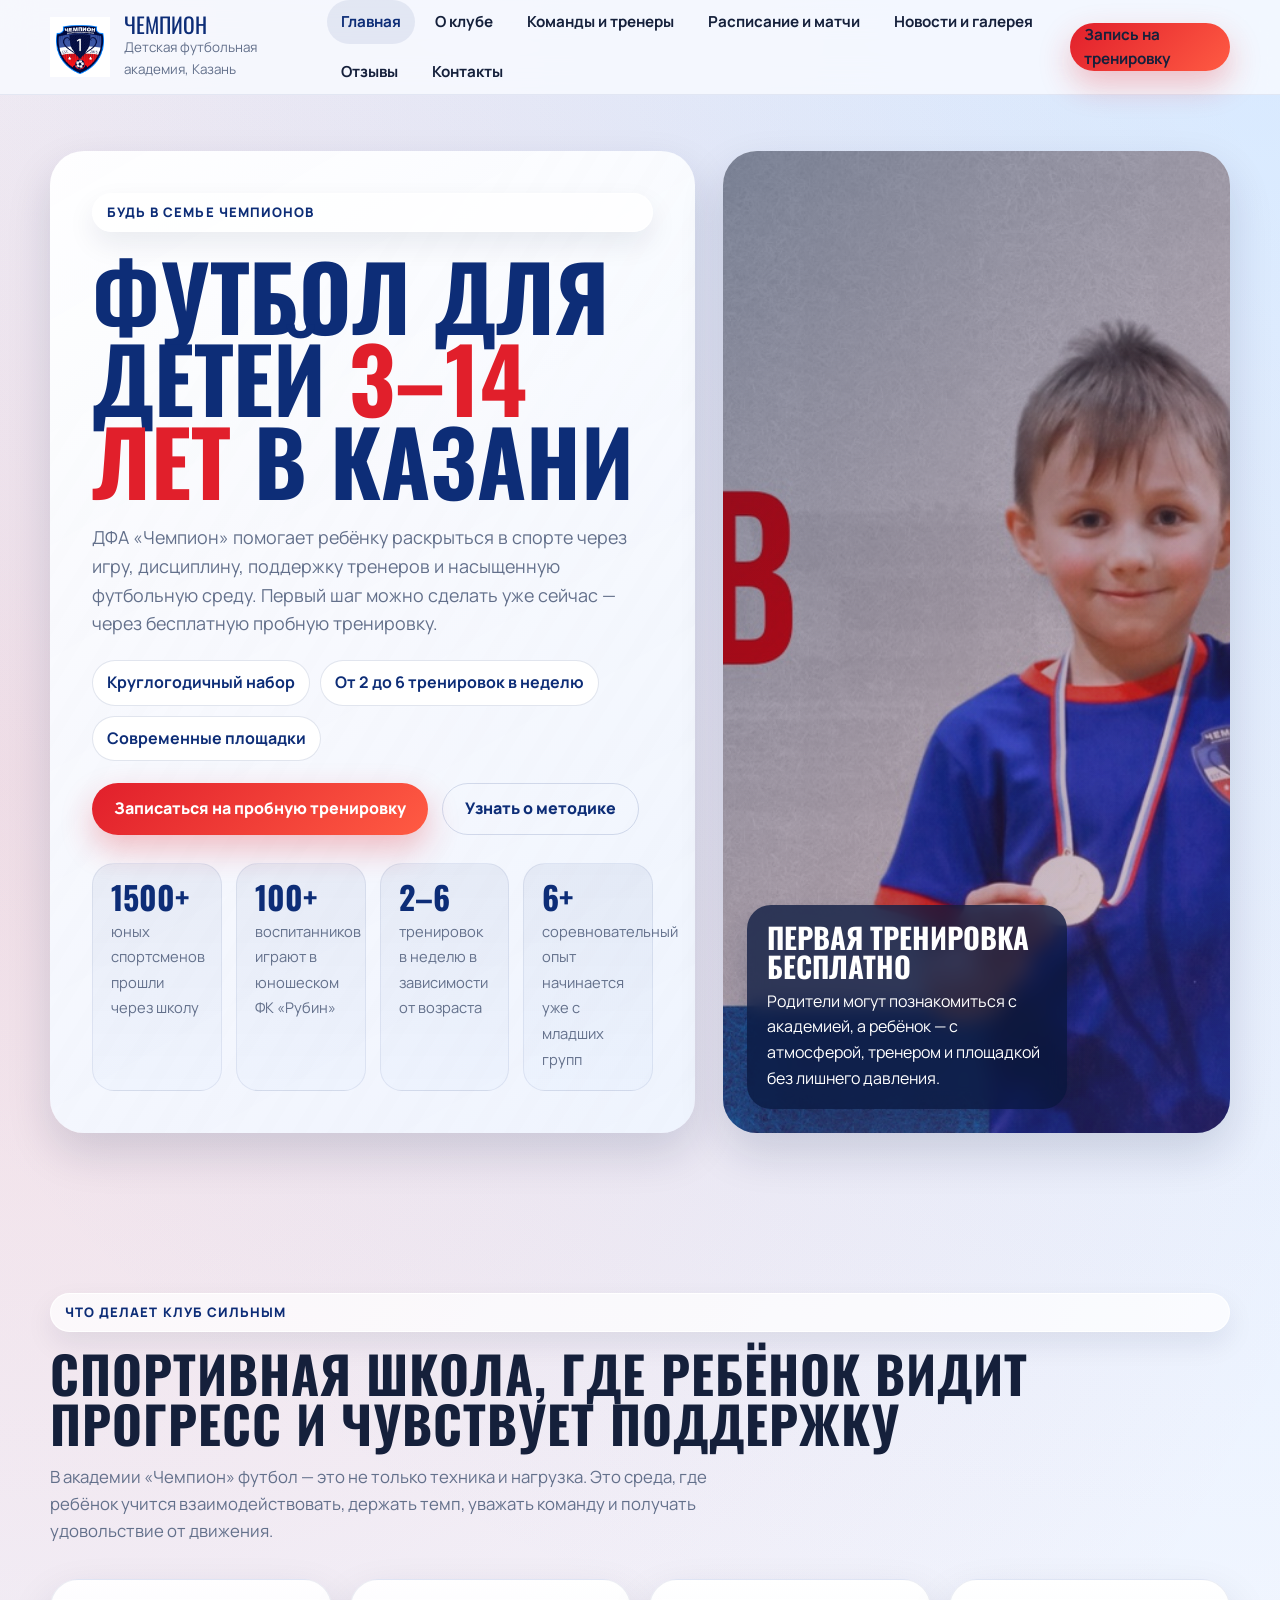
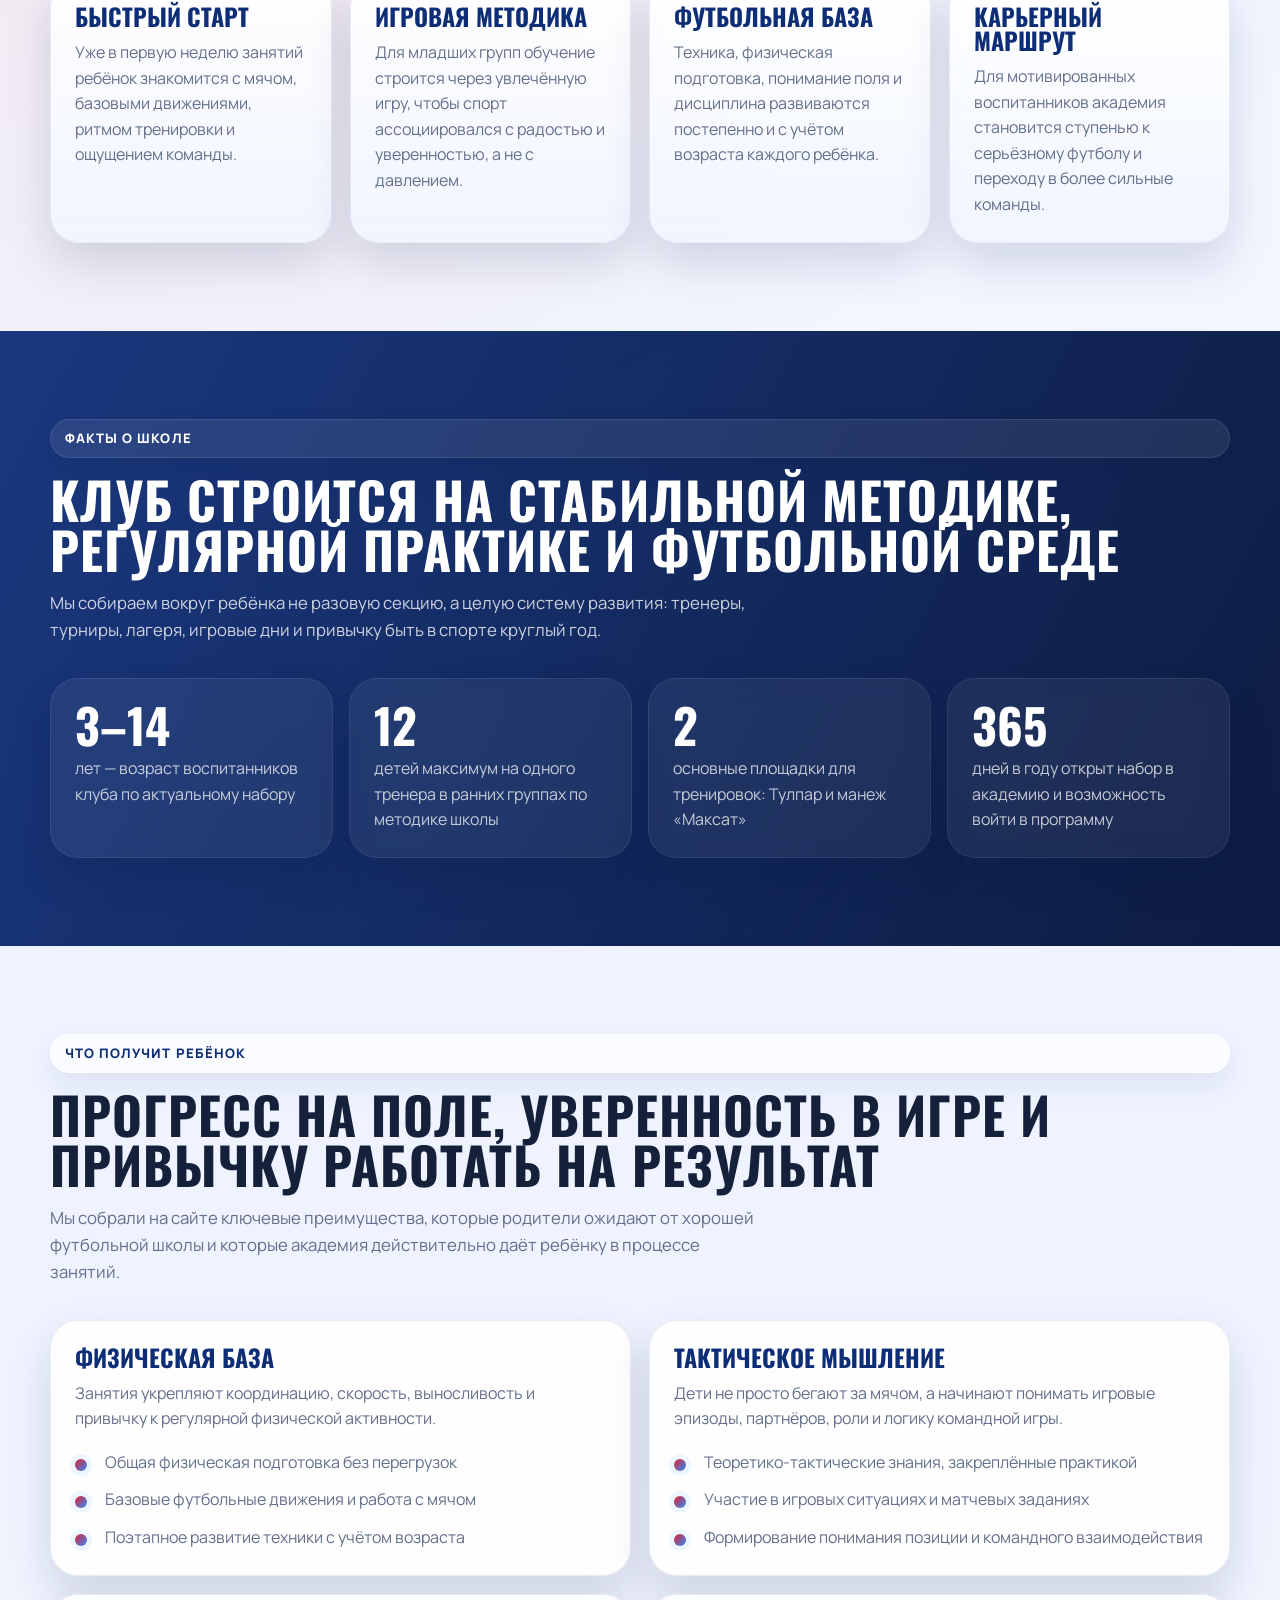
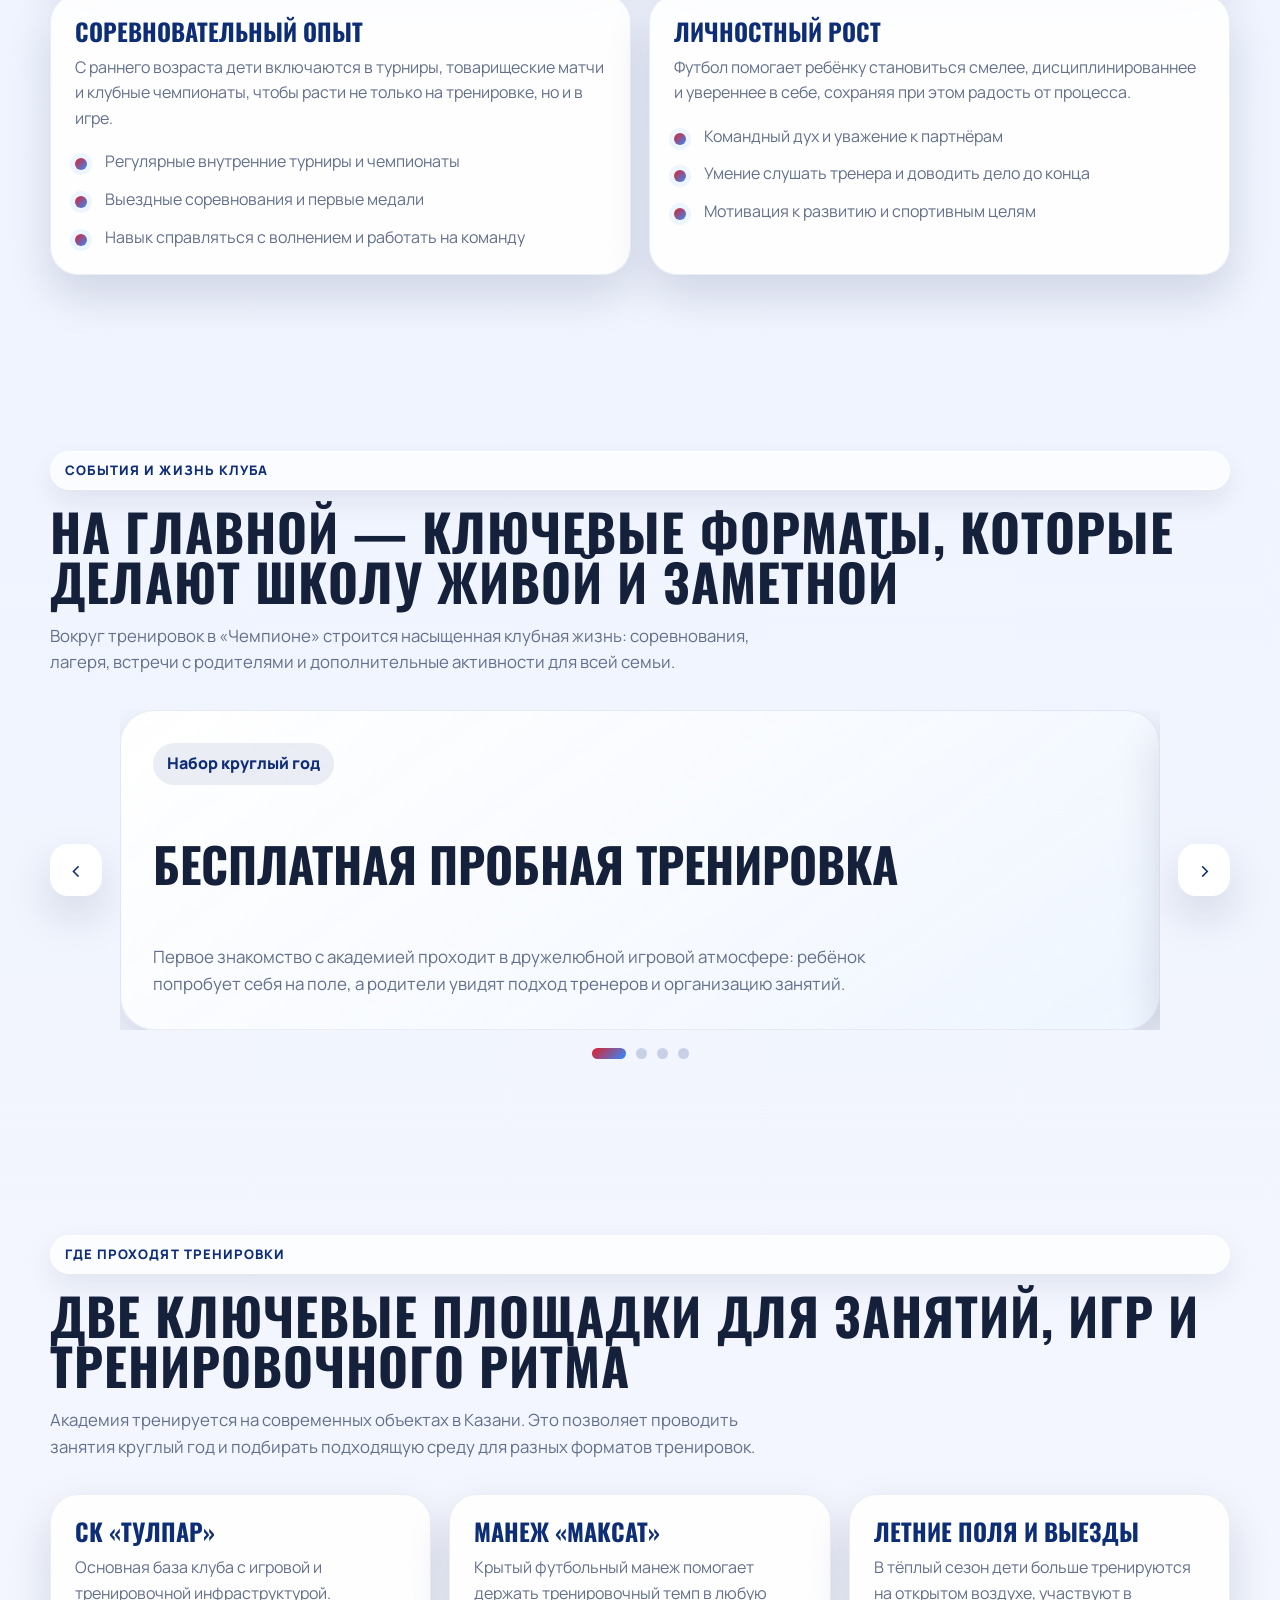
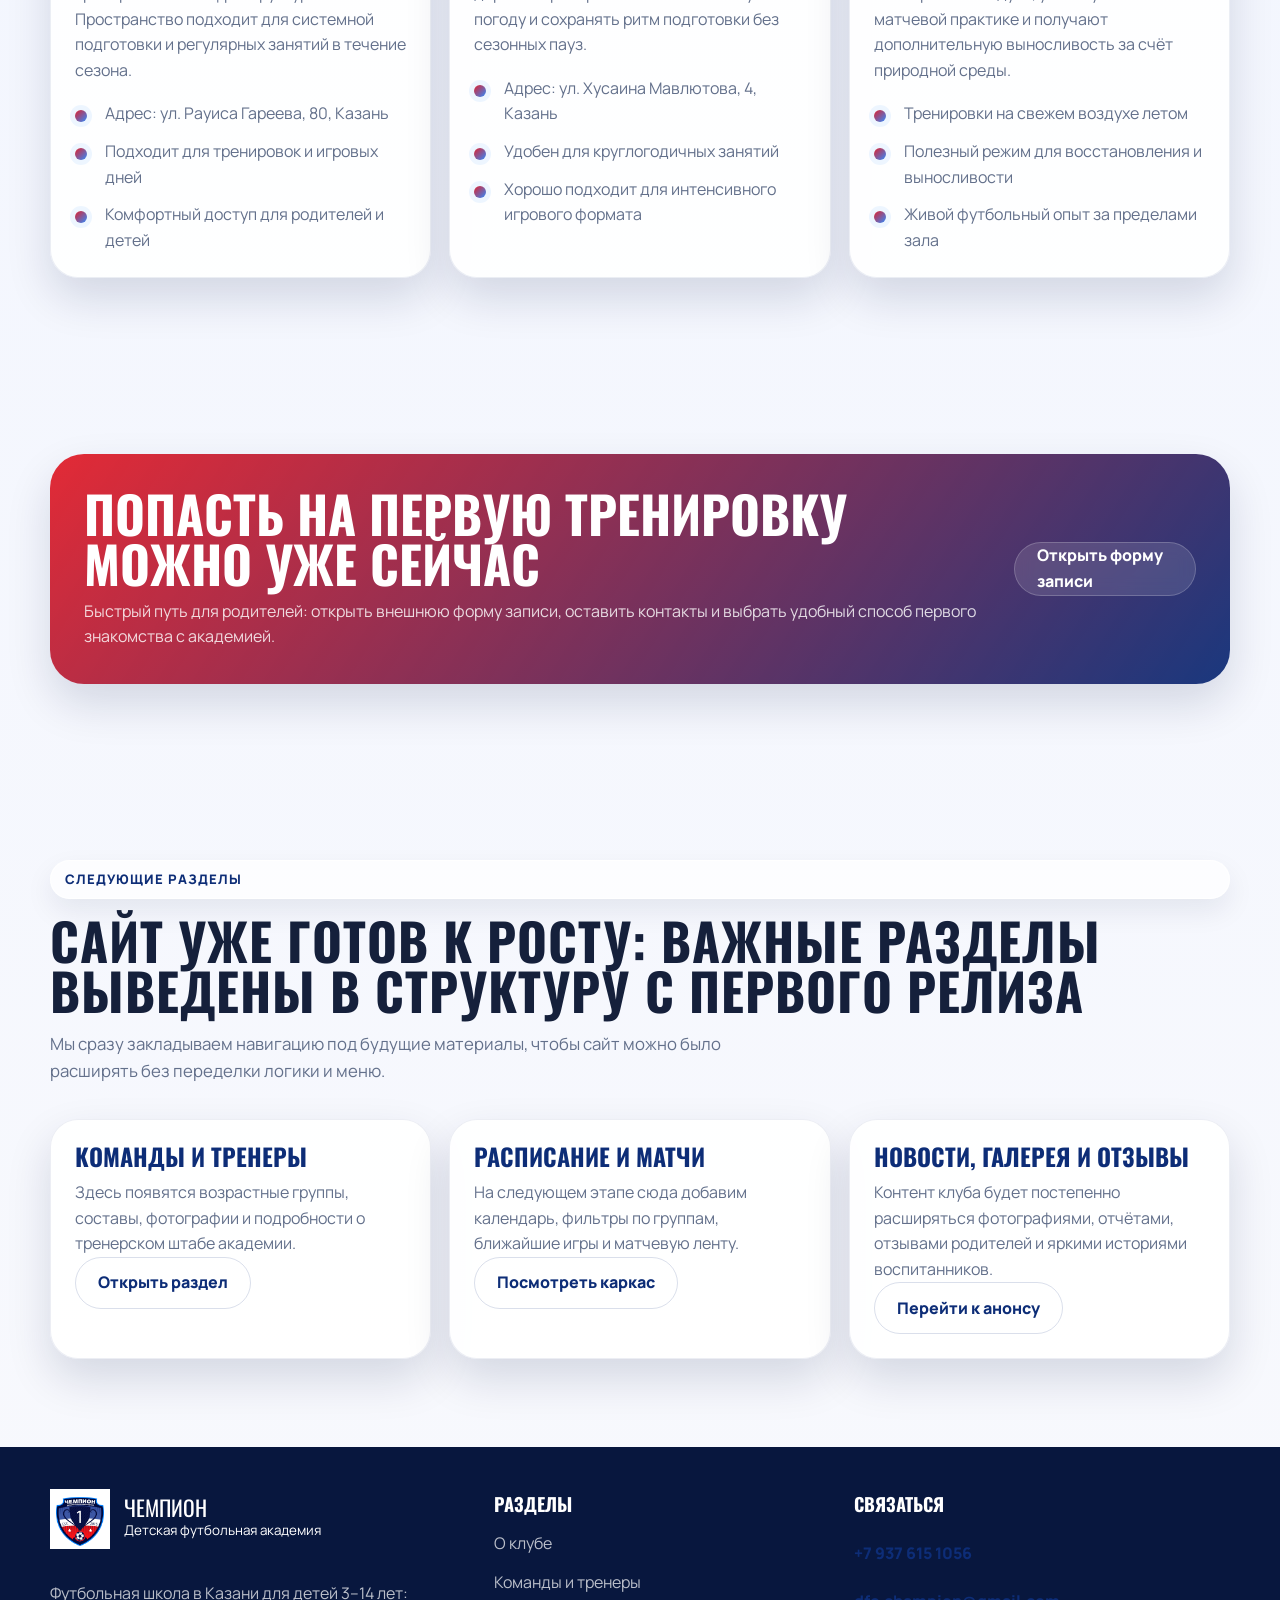
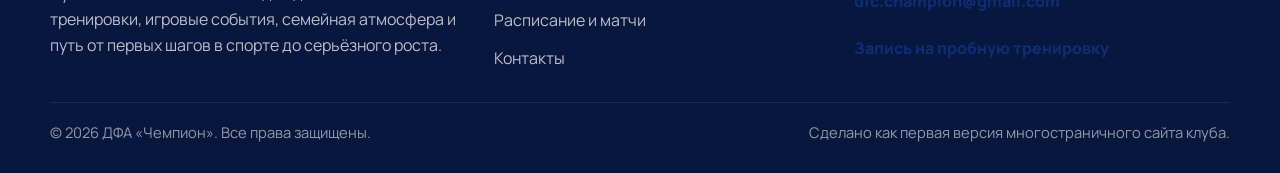
==== index.html @ ee60e4e8 "init" ====
<!doctype html>
<html lang="ru">
  <head>
    <meta charset="UTF-8" />
    <meta name="viewport" content="width=device-width, initial-scale=1.0" />
    <title>ДФА «Чемпион» | Футбольная школа для детей 3–14 лет в Казани</title>
    <meta
      name="description"
      content="Детская футбольная академия «Чемпион» в Казани: набор детей 3–14 лет, бесплатная пробная тренировка, современные площадки и развитие юных футболистов."
    />
    <link rel="preconnect" href="https://fonts.googleapis.com" />
    <link rel="preconnect" href="https://fonts.gstatic.com" crossorigin />
    <link
      href="https://fonts.googleapis.com/css2?family=Manrope:wght@400;500;700;800&amp;family=Oswald:wght@400;500;700&amp;display=swap"
      rel="stylesheet"
    />
    <link rel="stylesheet" href="styles.css" />
    <script src="script.js" defer></script>
  </head>
  <body data-page="home">
    <a class="skip-link" href="#content">Перейти к содержимому</a>

    <header class="site-header">
      <div class="container header-inner">
        <a class="brand" href="index.html" aria-label="ДФА Чемпион">
          <img src="logo.jpg" alt="Логотип футбольной академии Чемпион" />
          <span class="brand-copy">
            <span class="brand-title">Чемпион</span>
            <span class="brand-subtitle">Детская футбольная академия, Казань</span>
          </span>
        </a>

        <button
          class="nav-toggle"
          type="button"
          aria-label="Открыть меню"
          aria-expanded="false"
          data-nav-toggle
        >
          <span></span>
        </button>

        <nav class="site-nav" aria-label="Основная навигация" data-site-nav>
          <ul>
            <li><a href="index.html" data-nav-link="home">Главная</a></li>
            <li><a href="about.html" data-nav-link="about">О клубе</a></li>
            <li><a href="teams.html" data-nav-link="teams">Команды и тренеры</a></li>
            <li><a href="schedule.html" data-nav-link="schedule">Расписание и матчи</a></li>
            <li><a href="news.html" data-nav-link="news">Новости и галерея</a></li>
            <li><a href="reviews.html" data-nav-link="reviews">Отзывы</a></li>
            <li><a href="contacts.html" data-nav-link="contacts">Контакты</a></li>
          </ul>
          <a
            class="btn btn-primary"
            href="https://vk.com/app5619682_-95236534?ref=group_menu"
            target="_blank"
            rel="noreferrer"
          >
            Запись на тренировку
          </a>
        </nav>
      </div>
    </header>

    <main id="content">
      <section class="hero">
        <div class="container hero-grid">
          <div class="hero-card reveal">
            <div class="hero-copy">
              <span class="eyebrow">Будь в семье чемпионов</span>
              <h1 class="hero-title">
                Футбол для детей <span>3–14 лет</span> в Казани
              </h1>
              <p class="hero-text">
                ДФА «Чемпион» помогает ребёнку раскрыться в спорте через игру, дисциплину,
                поддержку тренеров и насыщенную футбольную среду. Первый шаг можно сделать
                уже сейчас — через бесплатную пробную тренировку.
              </p>
              <div class="hero-points" aria-label="Преимущества">
                <span>Круглогодичный набор</span>
                <span>От 2 до 6 тренировок в неделю</span>
                <span>Современные площадки</span>
              </div>
              <div class="hero-actions">
                <a
                  class="btn btn-primary"
                  href="https://vk.com/app5619682_-95236534?ref=group_menu"
                  target="_blank"
                  rel="noreferrer"
                >
                  Записаться на пробную тренировку
                </a>
                <a class="btn btn-ghost" href="about.html">Узнать о методике</a>
              </div>
            </div>

            <div class="hero-stats" aria-label="Ключевые факты о клубе">
              <article class="hero-stat">
                <strong>1500+</strong>
                <span>юных спортсменов прошли через школу</span>
              </article>
              <article class="hero-stat">
                <strong>100+</strong>
                <span>воспитанников играют в юношеском ФК «Рубин»</span>
              </article>
              <article class="hero-stat">
                <strong>2–6</strong>
                <span>тренировок в неделю в зависимости от возраста</span>
              </article>
              <article class="hero-stat">
                <strong>6+</strong>
                <span>соревновательный опыт начинается уже с младших групп</span>
              </article>
            </div>
          </div>

          <div class="hero-media reveal">
            <img
              src="banner.jpg"
              alt="Дети из футбольной академии Чемпион с медалями на баннере клуба"
            />
            <div class="hero-badge">
              <strong>Первая тренировка бесплатно</strong>
              <span>
                Родители могут познакомиться с академией, а ребёнок — с атмосферой, тренером
                и площадкой без лишнего давления.
              </span>
            </div>
          </div>
        </div>
      </section>

      <section class="section">
        <div class="container">
          <div class="section-heading reveal">
            <span class="eyebrow">Что делает клуб сильным</span>
            <h2>Спортивная школа, где ребёнок видит прогресс и чувствует поддержку</h2>
            <p>
              В академии «Чемпион» футбол — это не только техника и нагрузка. Это среда, где
              ребёнок учится взаимодействовать, держать темп, уважать команду и получать
              удовольствие от движения.
            </p>
          </div>

          <div class="card-grid">
            <article class="info-card reveal">
              <strong>Быстрый старт</strong>
              <p>
                Уже в первую неделю занятий ребёнок знакомится с мячом, базовыми движениями,
                ритмом тренировки и ощущением команды.
              </p>
            </article>
            <article class="info-card reveal">
              <strong>Игровая методика</strong>
              <p>
                Для младших групп обучение строится через увлечённую игру, чтобы спорт
                ассоциировался с радостью и уверенностью, а не с давлением.
              </p>
            </article>
            <article class="info-card reveal">
              <strong>Футбольная база</strong>
              <p>
                Техника, физическая подготовка, понимание поля и дисциплина развиваются
                постепенно и с учётом возраста каждого ребёнка.
              </p>
            </article>
            <article class="info-card reveal">
              <strong>Карьерный маршрут</strong>
              <p>
                Для мотивированных воспитанников академия становится ступенью к серьёзному
                футболу и переходу в более сильные команды.
              </p>
            </article>
          </div>
        </div>
      </section>

      <section class="section section-band">
        <div class="container">
          <div class="section-heading reveal">
            <span class="eyebrow">Факты о школе</span>
            <h2>Клуб строится на стабильной методике, регулярной практике и футбольной среде</h2>
            <p>
              Мы собираем вокруг ребёнка не разовую секцию, а целую систему развития: тренеры,
              турниры, лагеря, игровые дни и привычку быть в спорте круглый год.
            </p>
          </div>

          <div class="stats-band">
            <article class="stat-card reveal">
              <strong>3–14</strong>
              <span>лет — возраст воспитанников клуба по актуальному набору</span>
            </article>
            <article class="stat-card reveal">
              <strong>12</strong>
              <span>детей максимум на одного тренера в ранних группах по методике школы</span>
            </article>
            <article class="stat-card reveal">
              <strong>2</strong>
              <span>основные площадки для тренировок: Тулпар и манеж «Максат»</span>
            </article>
            <article class="stat-card reveal">
              <strong>365</strong>
              <span>дней в году открыт набор в академию и возможность войти в программу</span>
            </article>
          </div>
        </div>
      </section>

      <section class="section">
        <div class="container">
          <div class="section-heading reveal">
            <span class="eyebrow">Что получит ребёнок</span>
            <h2>Прогресс на поле, уверенность в игре и привычку работать на результат</h2>
            <p>
              Мы собрали на сайте ключевые преимущества, которые родители ожидают от хорошей
              футбольной школы и которые академия действительно даёт ребёнку в процессе занятий.
            </p>
          </div>

          <div class="benefits-grid">
            <article class="benefit-card reveal">
              <strong>Физическая база</strong>
              <p>
                Занятия укрепляют координацию, скорость, выносливость и привычку к регулярной
                физической активности.
              </p>
              <ul class="feature-list">
                <li>Общая физическая подготовка без перегрузок</li>
                <li>Базовые футбольные движения и работа с мячом</li>
                <li>Поэтапное развитие техники с учётом возраста</li>
              </ul>
            </article>

            <article class="benefit-card reveal">
              <strong>Тактическое мышление</strong>
              <p>
                Дети не просто бегают за мячом, а начинают понимать игровые эпизоды, партнёров,
                роли и логику командной игры.
              </p>
              <ul class="feature-list">
                <li>Теоретико-тактические знания, закреплённые практикой</li>
                <li>Участие в игровых ситуациях и матчевых заданиях</li>
                <li>Формирование понимания позиции и командного взаимодействия</li>
              </ul>
            </article>

            <article class="benefit-card reveal">
              <strong>Соревновательный опыт</strong>
              <p>
                С раннего возраста дети включаются в турниры, товарищеские матчи и клубные
                чемпионаты, чтобы расти не только на тренировке, но и в игре.
              </p>
              <ul class="feature-list">
                <li>Регулярные внутренние турниры и чемпионаты</li>
                <li>Выездные соревнования и первые медали</li>
                <li>Навык справляться с волнением и работать на команду</li>
              </ul>
            </article>

            <article class="benefit-card reveal">
              <strong>Личностный рост</strong>
              <p>
                Футбол помогает ребёнку становиться смелее, дисциплинированнее и увереннее в
                себе, сохраняя при этом радость от процесса.
              </p>
              <ul class="feature-list">
                <li>Командный дух и уважение к партнёрам</li>
                <li>Умение слушать тренера и доводить дело до конца</li>
                <li>Мотивация к развитию и спортивным целям</li>
              </ul>
            </article>
          </div>
        </div>
      </section>

      <section class="section">
        <div class="container">
          <div class="section-heading reveal">
            <span class="eyebrow">События и жизнь клуба</span>
            <h2>На главной — ключевые форматы, которые делают школу живой и заметной</h2>
            <p>
              Вокруг тренировок в «Чемпионе» строится насыщенная клубная жизнь: соревнования,
              лагеря, встречи с родителями и дополнительные активности для всей семьи.
            </p>
          </div>

          <div class="events-carousel reveal">
            <div class="carousel-shell">
              <button
                class="carousel-control"
                type="button"
                aria-label="Предыдущий слайд"
                data-carousel-prev
              >
                ‹
              </button>
              <div class="carousel-viewport" aria-live="polite">
                <div class="carousel-track" data-carousel-track></div>
              </div>
              <button
                class="carousel-control"
                type="button"
                aria-label="Следующий слайд"
                data-carousel-next
              >
                ›
              </button>
            </div>
            <div class="carousel-dots" data-carousel-dots></div>
          </div>
        </div>
      </section>

      <section class="section">
        <div class="container">
          <div class="section-heading reveal">
            <span class="eyebrow">Где проходят тренировки</span>
            <h2>Две ключевые площадки для занятий, игр и тренировочного ритма</h2>
            <p>
              Академия тренируется на современных объектах в Казани. Это позволяет проводить
              занятия круглый год и подбирать подходящую среду для разных форматов тренировок.
            </p>
          </div>

          <div class="venues-grid">
            <article class="venue-card reveal">
              <strong>СК «Тулпар»</strong>
              <p>
                Основная база клуба с игровой и тренировочной инфраструктурой. Пространство
                подходит для системной подготовки и регулярных занятий в течение сезона.
              </p>
              <ul class="detail-list">
                <li>Адрес: ул. Рауиса Гареева, 80, Казань</li>
                <li>Подходит для тренировок и игровых дней</li>
                <li>Комфортный доступ для родителей и детей</li>
              </ul>
            </article>

            <article class="venue-card reveal">
              <strong>Манеж «Максат»</strong>
              <p>
                Крытый футбольный манеж помогает держать тренировочный темп в любую погоду и
                сохранять ритм подготовки без сезонных пауз.
              </p>
              <ul class="detail-list">
                <li>Адрес: ул. Хусаина Мавлютова, 4, Казань</li>
                <li>Удобен для круглогодичных занятий</li>
                <li>Хорошо подходит для интенсивного игрового формата</li>
              </ul>
            </article>

            <article class="venue-card reveal">
              <strong>Летние поля и выезды</strong>
              <p>
                В тёплый сезон дети больше тренируются на открытом воздухе, участвуют в
                матчевой практике и получают дополнительную выносливость за счёт природной среды.
              </p>
              <ul class="detail-list">
                <li>Тренировки на свежем воздухе летом</li>
                <li>Полезный режим для восстановления и выносливости</li>
                <li>Живой футбольный опыт за пределами зала</li>
              </ul>
            </article>
          </div>
        </div>
      </section>

      <section class="section">
        <div class="container">
          <div class="cta-box reveal">
            <div>
              <h3>Попасть на первую тренировку можно уже сейчас</h3>
              <p>
                Быстрый путь для родителей: открыть внешнюю форму записи, оставить контакты и
                выбрать удобный способ первого знакомства с академией.
              </p>
            </div>
            <a
              class="btn btn-secondary"
              href="https://vk.com/app5619682_-95236534?ref=group_menu"
              target="_blank"
              rel="noreferrer"
            >
              Открыть форму записи
            </a>
          </div>
        </div>
      </section>

      <section class="section">
        <div class="container">
          <div class="section-heading reveal">
            <span class="eyebrow">Следующие разделы</span>
            <h2>Сайт уже готов к росту: важные разделы выведены в структуру с первого релиза</h2>
            <p>
              Мы сразу закладываем навигацию под будущие материалы, чтобы сайт можно было
              расширять без переделки логики и меню.
            </p>
          </div>

          <div class="future-grid">
            <article class="future-card reveal">
              <strong>Команды и тренеры</strong>
              <p>
                Здесь появятся возрастные группы, составы, фотографии и подробности о тренерском
                штабе академии.
              </p>
              <a class="btn btn-ghost" href="teams.html">Открыть раздел</a>
            </article>
            <article class="future-card reveal">
              <strong>Расписание и матчи</strong>
              <p>
                На следующем этапе сюда добавим календарь, фильтры по группам, ближайшие игры и
                матчевую ленту.
              </p>
              <a class="btn btn-ghost" href="schedule.html">Посмотреть каркас</a>
            </article>
            <article class="future-card reveal">
              <strong>Новости, галерея и отзывы</strong>
              <p>
                Контент клуба будет постепенно расширяться фотографиями, отчётами, отзывами
                родителей и яркими историями воспитанников.
              </p>
              <a class="btn btn-ghost" href="news.html">Перейти к анонсу</a>
            </article>
          </div>
        </div>
      </section>
    </main>

    <footer class="site-footer">
      <div class="container">
        <div class="footer-grid">
          <div class="footer-brand">
            <a class="brand" href="index.html">
              <img src="logo.jpg" alt="Логотип футбольной академии Чемпион" />
              <span class="brand-copy">
                <span class="brand-title">Чемпион</span>
                <span class="brand-subtitle">Детская футбольная академия</span>
              </span>
            </a>
            <p>
              Футбольная школа в Казани для детей 3–14 лет: тренировки, игровые события,
              семейная атмосфера и путь от первых шагов в спорте до серьёзного роста.
            </p>
          </div>

          <div class="footer-links">
            <strong>Разделы</strong>
            <a href="about.html">О клубе</a>
            <a href="teams.html">Команды и тренеры</a>
            <a href="schedule.html">Расписание и матчи</a>
            <a href="contacts.html">Контакты</a>
          </div>

          <div class="footer-meta">
            <strong>Связаться</strong>
            <a href="tel:+79376151056">+7 937 615 1056</a>
            <a href="mailto:dfc.champion@gmail.com">dfc.champion@gmail.com</a>
            <a
              href="https://vk.com/app5619682_-95236534?ref=group_menu"
              target="_blank"
              rel="noreferrer"
            >
              Запись на пробную тренировку
            </a>
          </div>
        </div>

        <div class="footer-bottom">
          <span>© <span data-current-year></span> ДФА «Чемпион». Все права защищены.</span>
          <span>Сделано как первая версия многостраничного сайта клуба.</span>
        </div>
      </div>
    </footer>
  </body>
</html>
---- styles.css ----
:root {
  --club-red: #e11f2b;
  --club-red-dark: #b61220;
  --club-blue: #0d2d77;
  --club-blue-deep: #08173e;
  --club-cyan: #2f8cff;
  --club-white: #ffffff;
  --club-ice: #eef4ff;
  --club-sand: #f7f8fc;
  --club-text: #15203b;
  --club-muted: #63708b;
  --club-border: rgba(13, 45, 119, 0.12);
  --club-shadow: 0 20px 45px rgba(8, 23, 62, 0.14);
  --radius-lg: 28px;
  --radius-md: 18px;
  --radius-sm: 12px;
  --container: min(1180px, calc(100% - 32px));
  --transition: 220ms ease;
}

*,
*::before,
*::after {
  box-sizing: border-box;
}

html {
  scroll-behavior: smooth;
}

body {
  margin: 0;
  font-family: "Manrope", "Segoe UI", sans-serif;
  color: var(--club-text);
  background:
    radial-gradient(circle at top right, rgba(47, 140, 255, 0.16), transparent 26%),
    radial-gradient(circle at left 12%, rgba(225, 31, 43, 0.12), transparent 24%),
    linear-gradient(180deg, #f8fbff 0%, #eef3ff 42%, #f8f9fd 100%);
  line-height: 1.6;
}

img {
  display: block;
  max-width: 100%;
}

a {
  color: inherit;
  text-decoration: none;
}

button,
a,
input,
textarea {
  font: inherit;
}

button {
  border: 0;
  cursor: pointer;
}

:focus-visible {
  outline: 3px solid rgba(47, 140, 255, 0.5);
  outline-offset: 3px;
}

.skip-link {
  position: absolute;
  left: 16px;
  top: -80px;
  z-index: 1000;
  padding: 10px 14px;
  border-radius: 999px;
  background: var(--club-blue-deep);
  color: var(--club-white);
  transition: top var(--transition);
}

.skip-link:focus {
  top: 16px;
}

.container {
  width: var(--container);
  margin: 0 auto;
}

.eyebrow {
  display: inline-flex;
  align-items: center;
  gap: 8px;
  padding: 8px 14px;
  border-radius: 999px;
  background: rgba(255, 255, 255, 0.72);
  border: 1px solid rgba(255, 255, 255, 0.9);
  box-shadow: 0 12px 28px rgba(8, 23, 62, 0.08);
  color: var(--club-blue);
  font-size: 0.82rem;
  font-weight: 800;
  letter-spacing: 0.08em;
  text-transform: uppercase;
}

.section {
  padding: 88px 0;
}

.section-heading {
  display: grid;
  gap: 16px;
  margin-bottom: 34px;
}

.section-heading h2 {
  margin: 0;
  font-family: "Oswald", "Arial Narrow", sans-serif;
  font-size: clamp(2rem, 4vw, 3.4rem);
  line-height: 0.98;
  letter-spacing: 0.02em;
  text-transform: uppercase;
}

.section-heading p {
  max-width: 720px;
  margin: 0;
  color: var(--club-muted);
  font-size: 1.05rem;
}

.section-band {
  position: relative;
  overflow: hidden;
}

.section-band::before {
  content: "";
  position: absolute;
  inset: 0;
  background:
    linear-gradient(118deg, rgba(13, 45, 119, 0.94), rgba(8, 23, 62, 0.98)),
    repeating-linear-gradient(
      -58deg,
      rgba(255, 255, 255, 0.03) 0 12px,
      rgba(255, 255, 255, 0) 12px 30px
    );
  pointer-events: none;
}

.section-band .container {
  position: relative;
  z-index: 1;
}

.section-band .section-heading h2,
.section-band .section-heading p,
.section-band .eyebrow,
.section-band .stat-card,
.section-band .highlight-card,
.section-band .cta-box,
.section-band .timeline-card {
  color: var(--club-white);
}

.section-band .eyebrow {
  background: rgba(255, 255, 255, 0.08);
  border-color: rgba(255, 255, 255, 0.1);
}

.section-band .section-heading p {
  color: rgba(255, 255, 255, 0.78);
}

.btn {
  display: inline-flex;
  align-items: center;
  justify-content: center;
  gap: 10px;
  min-height: 52px;
  padding: 0 22px;
  border-radius: 999px;
  font-weight: 800;
  transition:
    transform var(--transition),
    background-color var(--transition),
    border-color var(--transition),
    color var(--transition),
    box-shadow var(--transition);
}

.btn:hover {
  transform: translateY(-2px);
}

.btn-primary {
  background: linear-gradient(135deg, var(--club-red) 0%, #ff5b43 100%);
  color: var(--club-white);
  box-shadow: 0 14px 32px rgba(225, 31, 43, 0.28);
}

.btn-primary:hover {
  background: linear-gradient(135deg, #ff2a37 0%, #ff7c50 100%);
}

.btn-secondary {
  background: rgba(255, 255, 255, 0.12);
  color: var(--club-white);
  border: 1px solid rgba(255, 255, 255, 0.2);
  backdrop-filter: blur(8px);
}

.btn-secondary.light {
  background: var(--club-white);
  color: var(--club-blue);
  border: 1px solid rgba(13, 45, 119, 0.1);
}

.btn-ghost {
  background: transparent;
  color: var(--club-blue);
  border: 1px solid rgba(13, 45, 119, 0.15);
}

.site-header {
  position: sticky;
  top: 0;
  z-index: 100;
  backdrop-filter: blur(16px);
  background: rgba(248, 251, 255, 0.82);
  border-bottom: 1px solid rgba(13, 45, 119, 0.08);
}

.header-inner {
  display: flex;
  align-items: center;
  justify-content: space-between;
  gap: 18px;
  min-height: 88px;
}

.brand {
  display: inline-flex;
  align-items: center;
  gap: 14px;
  min-width: 0;
}

.brand img {
  width: 60px;
  height: 60px;
  object-fit: contain;
}

.brand-copy {
  display: grid;
  gap: 2px;
}

.brand-title {
  font-family: "Oswald", "Arial Narrow", sans-serif;
  font-size: 1.35rem;
  line-height: 1;
  text-transform: uppercase;
  color: var(--club-blue);
}

.brand-subtitle {
  color: var(--club-muted);
  font-size: 0.84rem;
}

.site-nav {
  display: flex;
  align-items: center;
  gap: 12px;
}

.site-nav ul {
  display: flex;
  flex-wrap: wrap;
  align-items: center;
  gap: 6px;
  margin: 0;
  padding: 0;
  list-style: none;
}

.site-nav a {
  display: inline-flex;
  align-items: center;
  min-height: 44px;
  padding: 0 14px;
  border-radius: 999px;
  color: var(--club-text);
  font-weight: 700;
  font-size: 0.95rem;
  transition:
    background-color var(--transition),
    color var(--transition);
}

.site-nav a:hover,
.site-nav a.is-active {
  background: rgba(13, 45, 119, 0.08);
  color: var(--club-blue);
}

.nav-toggle {
  display: none;
  width: 48px;
  height: 48px;
  padding: 0;
  border-radius: 14px;
  background: rgba(13, 45, 119, 0.08);
}

.nav-toggle span,
.nav-toggle::before,
.nav-toggle::after {
  content: "";
  display: block;
  width: 22px;
  height: 2px;
  margin: 0 auto;
  border-radius: 99px;
  background: var(--club-blue);
  transition: transform var(--transition), opacity var(--transition);
}

.nav-toggle::before {
  transform: translateY(-6px);
}

.nav-toggle::after {
  transform: translateY(4px);
}

.nav-open .nav-toggle span {
  opacity: 0;
}

.nav-open .nav-toggle::before {
  transform: translateY(2px) rotate(45deg);
}

.nav-open .nav-toggle::after {
  transform: translateY(0) rotate(-45deg);
}

.hero {
  position: relative;
  overflow: hidden;
  padding: 56px 0 72px;
}

.hero-grid {
  display: grid;
  grid-template-columns: minmax(0, 1.12fr) minmax(320px, 0.88fr);
  gap: 28px;
  align-items: stretch;
}

.hero-card,
.hero-media {
  position: relative;
  border-radius: 34px;
  overflow: hidden;
  min-height: 620px;
  box-shadow: var(--club-shadow);
}

.hero-card {
  padding: 42px;
  background:
    linear-gradient(150deg, rgba(255, 255, 255, 0.95), rgba(239, 245, 255, 0.9)),
    repeating-linear-gradient(
      -58deg,
      rgba(13, 45, 119, 0.03) 0 12px,
      rgba(13, 45, 119, 0) 12px 30px
    );
  display: grid;
  align-content: space-between;
  gap: 28px;
}

.hero-copy {
  display: grid;
  gap: 22px;
}

.hero-title {
  margin: 0;
  font-family: "Oswald", "Arial Narrow", sans-serif;
  font-size: clamp(3.4rem, 7vw, 7rem);
  line-height: 0.92;
  text-transform: uppercase;
  color: var(--club-blue);
}

.hero-title span {
  color: var(--club-red);
}

.hero-text {
  max-width: 620px;
  margin: 0;
  font-size: 1.12rem;
  color: var(--club-muted);
}

.hero-actions {
  display: flex;
  flex-wrap: wrap;
  gap: 14px;
}

.hero-points {
  display: flex;
  flex-wrap: wrap;
  gap: 10px;
}

.hero-points span {
  display: inline-flex;
  align-items: center;
  gap: 8px;
  padding: 9px 14px;
  border-radius: 999px;
  background: var(--club-white);
  border: 1px solid var(--club-border);
  color: var(--club-blue);
  font-weight: 700;
}

.hero-stats {
  display: grid;
  grid-template-columns: repeat(4, minmax(0, 1fr));
  gap: 14px;
}

.hero-stat {
  padding: 18px;
  border-radius: 22px;
  background: linear-gradient(180deg, rgba(13, 45, 119, 0.06), rgba(47, 140, 255, 0.02));
  border: 1px solid rgba(13, 45, 119, 0.08);
}

.hero-stat strong {
  display: block;
  margin-bottom: 6px;
  font-family: "Oswald", "Arial Narrow", sans-serif;
  font-size: 2rem;
  line-height: 0.95;
  color: var(--club-blue);
}

.hero-stat span {
  font-size: 0.92rem;
  color: var(--club-muted);
}

.hero-media img {
  width: 100%;
  height: 100%;
  object-fit: cover;
}

.hero-media::after {
  content: "";
  position: absolute;
  inset: 0;
  background:
    linear-gradient(135deg, rgba(8, 23, 62, 0.5), rgba(225, 31, 43, 0.14)),
    linear-gradient(180deg, transparent 0%, rgba(8, 23, 62, 0.1) 100%);
}

.hero-badge {
  position: absolute;
  left: 24px;
  bottom: 24px;
  z-index: 1;
  max-width: 320px;
  padding: 18px 20px;
  border-radius: 24px;
  background: rgba(8, 23, 62, 0.76);
  color: var(--club-white);
  backdrop-filter: blur(10px);
  box-shadow: 0 18px 35px rgba(8, 23, 62, 0.22);
}

.hero-badge strong {
  display: block;
  margin-bottom: 8px;
  font-family: "Oswald", "Arial Narrow", sans-serif;
  font-size: 1.8rem;
  line-height: 1;
  text-transform: uppercase;
}

.card-grid {
  display: grid;
  grid-template-columns: repeat(4, minmax(0, 1fr));
  gap: 18px;
}

.info-card,
.benefit-card,
.venue-card,
.future-card,
.placeholder-card,
.contact-card,
.method-card,
.age-card,
.faq-card,
.timeline-card {
  padding: 24px;
  border-radius: var(--radius-lg);
  background: rgba(255, 255, 255, 0.9);
  border: 1px solid rgba(13, 45, 119, 0.08);
  box-shadow: var(--club-shadow);
}

.info-card {
  background:
    linear-gradient(180deg, rgba(255, 255, 255, 0.95), rgba(240, 245, 255, 0.92)),
    repeating-linear-gradient(
      -58deg,
      rgba(13, 45, 119, 0.025) 0 10px,
      rgba(13, 45, 119, 0) 10px 26px
    );
}

.info-card strong,
.benefit-card strong,
.venue-card strong,
.future-card strong,
.placeholder-card strong,
.contact-card strong,
.method-card strong,
.age-card strong,
.faq-card strong,
.timeline-card strong {
  display: block;
  margin-bottom: 12px;
  font-family: "Oswald", "Arial Narrow", sans-serif;
  font-size: 1.5rem;
  line-height: 1;
  text-transform: uppercase;
  color: var(--club-blue);
}

.info-card p,
.benefit-card p,
.venue-card p,
.future-card p,
.placeholder-card p,
.contact-card p,
.method-card p,
.age-card p,
.faq-card p,
.timeline-card p {
  margin: 0;
  color: var(--club-muted);
}

.benefits-grid,
.venues-grid,
.future-grid,
.contacts-grid,
.method-grid,
.ages-grid,
.faq-grid,
.timeline-grid {
  display: grid;
  gap: 18px;
}

.benefits-grid,
.contacts-grid,
.method-grid,
.ages-grid,
.faq-grid {
  grid-template-columns: repeat(2, minmax(0, 1fr));
}

.venues-grid,
.future-grid,
.timeline-grid {
  grid-template-columns: repeat(3, minmax(0, 1fr));
}

.feature-list,
.detail-list,
.check-list {
  display: grid;
  gap: 12px;
  padding: 0;
  margin: 18px 0 0;
  list-style: none;
}

.feature-list li,
.detail-list li,
.check-list li {
  position: relative;
  padding-left: 30px;
  color: var(--club-muted);
}

.feature-list li::before,
.detail-list li::before,
.check-list li::before {
  content: "";
  position: absolute;
  left: 0;
  top: 9px;
  width: 12px;
  height: 12px;
  border-radius: 50%;
  background: linear-gradient(135deg, var(--club-red), var(--club-cyan));
  box-shadow: 0 0 0 5px rgba(47, 140, 255, 0.08);
}

.stats-band {
  display: grid;
  grid-template-columns: repeat(4, minmax(0, 1fr));
  gap: 16px;
}

.stat-card {
  padding: 24px;
  border-radius: 28px;
  background: rgba(255, 255, 255, 0.06);
  border: 1px solid rgba(255, 255, 255, 0.08);
  box-shadow: 0 20px 40px rgba(8, 23, 62, 0.18);
  backdrop-filter: blur(10px);
}

.stat-card strong {
  display: block;
  margin-bottom: 10px;
  font-family: "Oswald", "Arial Narrow", sans-serif;
  font-size: 3rem;
  line-height: 0.9;
  text-transform: uppercase;
}

.stat-card span {
  color: rgba(255, 255, 255, 0.74);
}

.events-carousel {
  display: grid;
  gap: 18px;
}

.carousel-shell {
  display: grid;
  grid-template-columns: auto minmax(0, 1fr) auto;
  gap: 18px;
  align-items: center;
}

.carousel-control {
  width: 52px;
  height: 52px;
  border-radius: 18px;
  background: var(--club-white);
  box-shadow: var(--club-shadow);
  color: var(--club-blue);
  font-size: 1.5rem;
}

.carousel-control:hover {
  background: var(--club-blue);
  color: var(--club-white);
}

.carousel-viewport {
  overflow: hidden;
}

.carousel-track {
  display: flex;
  transition: transform 320ms ease;
}

.carousel-slide {
  min-width: 100%;
}

.carousel-card {
  min-height: 320px;
  padding: 32px;
  border-radius: 34px;
  background:
    linear-gradient(145deg, rgba(255, 255, 255, 0.96), rgba(239, 245, 255, 0.92)),
    repeating-linear-gradient(
      -58deg,
      rgba(13, 45, 119, 0.025) 0 10px,
      rgba(13, 45, 119, 0) 10px 26px
    );
  border: 1px solid rgba(13, 45, 119, 0.08);
  box-shadow: var(--club-shadow);
  display: grid;
  align-content: space-between;
  gap: 18px;
}

.carousel-card span {
  display: inline-flex;
  width: fit-content;
  padding: 8px 14px;
  border-radius: 999px;
  background: rgba(13, 45, 119, 0.08);
  color: var(--club-blue);
  font-weight: 800;
}

.carousel-card h3 {
  margin: 0;
  font-family: "Oswald", "Arial Narrow", sans-serif;
  font-size: clamp(2rem, 4vw, 3rem);
  line-height: 1;
  text-transform: uppercase;
}

.carousel-card p {
  max-width: 780px;
  margin: 0;
  color: var(--club-muted);
  font-size: 1.06rem;
}

.carousel-dots {
  display: flex;
  justify-content: center;
  gap: 10px;
}

.carousel-dots button {
  width: 11px;
  height: 11px;
  padding: 0;
  border-radius: 999px;
  background: rgba(13, 45, 119, 0.18);
}

.carousel-dots button.is-active {
  width: 34px;
  background: linear-gradient(135deg, var(--club-red), var(--club-cyan));
}

.cta-box {
  padding: 34px;
  border-radius: 34px;
  background:
    linear-gradient(140deg, rgba(225, 31, 43, 0.95), rgba(13, 45, 119, 0.95)),
    repeating-linear-gradient(
      -58deg,
      rgba(255, 255, 255, 0.05) 0 12px,
      rgba(255, 255, 255, 0) 12px 30px
    );
  color: var(--club-white);
  box-shadow: var(--club-shadow);
  display: flex;
  align-items: center;
  justify-content: space-between;
  gap: 24px;
}

.cta-box h3 {
  margin: 0 0 10px;
  font-family: "Oswald", "Arial Narrow", sans-serif;
  font-size: clamp(2rem, 4vw, 3.2rem);
  line-height: 0.98;
  text-transform: uppercase;
}

.cta-box p {
  margin: 0;
  color: rgba(255, 255, 255, 0.82);
}

.subhero {
  padding: 58px 0 20px;
}

.subhero-card {
  position: relative;
  overflow: hidden;
  padding: 38px;
  border-radius: 34px;
  background:
    linear-gradient(125deg, rgba(13, 45, 119, 0.96), rgba(8, 23, 62, 0.96)),
    repeating-linear-gradient(
      -58deg,
      rgba(255, 255, 255, 0.04) 0 12px,
      rgba(255, 255, 255, 0) 12px 30px
    );
  color: var(--club-white);
  box-shadow: var(--club-shadow);
}

.subhero-card::after {
  content: "";
  position: absolute;
  right: -40px;
  top: -40px;
  width: 240px;
  height: 240px;
  border-radius: 50%;
  background: radial-gradient(circle, rgba(225, 31, 43, 0.28), transparent 68%);
}

.subhero-card h1 {
  position: relative;
  z-index: 1;
  max-width: 760px;
  margin: 16px 0 14px;
  font-family: "Oswald", "Arial Narrow", sans-serif;
  font-size: clamp(3rem, 6vw, 5rem);
  line-height: 0.96;
  text-transform: uppercase;
}

.subhero-card p {
  position: relative;
  z-index: 1;
  max-width: 720px;
  margin: 0;
  color: rgba(255, 255, 255, 0.82);
  font-size: 1.06rem;
}

.contact-card a,
.legal-card a,
.footer-meta a {
  color: var(--club-blue);
  font-weight: 800;
}

.legal-card {
  padding: 28px;
  border-radius: 28px;
  background: rgba(255, 255, 255, 0.92);
  border: 1px solid rgba(13, 45, 119, 0.08);
  box-shadow: var(--club-shadow);
}

.legal-card h3,
.contacts-panel h3,
.placeholder-panel h3 {
  margin: 0 0 14px;
  font-family: "Oswald", "Arial Narrow", sans-serif;
  font-size: 2rem;
  line-height: 1;
  text-transform: uppercase;
  color: var(--club-blue);
}

.legal-list {
  display: grid;
  gap: 10px;
  margin: 0;
  padding: 0;
  list-style: none;
}

.legal-list li {
  color: var(--club-muted);
}

.contacts-layout,
.placeholder-layout {
  display: grid;
  grid-template-columns: minmax(0, 1.3fr) minmax(300px, 0.7fr);
  gap: 20px;
  align-items: start;
}

.contacts-panel,
.placeholder-panel {
  padding: 28px;
  border-radius: 28px;
  background: rgba(255, 255, 255, 0.9);
  border: 1px solid rgba(13, 45, 119, 0.08);
  box-shadow: var(--club-shadow);
}

.contacts-panel p,
.placeholder-panel p {
  margin: 0 0 18px;
  color: var(--club-muted);
}

.site-footer {
  padding: 42px 0 28px;
  background: var(--club-blue-deep);
  color: var(--club-white);
}

.footer-grid {
  display: grid;
  grid-template-columns: minmax(0, 1fr) minmax(0, 0.8fr) minmax(0, 0.9fr);
  gap: 26px;
}

.footer-brand {
  display: grid;
  gap: 16px;
}

.footer-brand .brand-title,
.footer-brand .brand-subtitle {
  color: var(--club-white);
}

.footer-brand p,
.footer-meta,
.footer-links a {
  color: rgba(255, 255, 255, 0.72);
}

.footer-links,
.footer-meta {
  display: grid;
  gap: 10px;
}

.footer-links strong,
.footer-meta strong {
  font-family: "Oswald", "Arial Narrow", sans-serif;
  font-size: 1.15rem;
  text-transform: uppercase;
  color: var(--club-white);
}

.footer-bottom {
  display: flex;
  justify-content: space-between;
  gap: 18px;
  margin-top: 28px;
  padding-top: 18px;
  border-top: 1px solid rgba(255, 255, 255, 0.08);
  color: rgba(255, 255, 255, 0.56);
  font-size: 0.92rem;
}

.placeholder-note {
  display: inline-flex;
  align-items: center;
  gap: 8px;
  margin-top: 6px;
  padding: 8px 12px;
  border-radius: 999px;
  background: rgba(225, 31, 43, 0.08);
  color: var(--club-red-dark);
  font-weight: 800;
}

.reveal {
  opacity: 0;
  transform: translateY(28px);
  transition:
    opacity 480ms ease,
    transform 480ms ease;
}

.reveal.is-visible {
  opacity: 1;
  transform: translateY(0);
}

@media (max-width: 1120px) {
  .hero-grid,
  .contacts-layout,
  .placeholder-layout,
  .footer-grid {
    grid-template-columns: 1fr;
  }

  .hero-card,
  .hero-media {
    min-height: auto;
  }

  .card-grid,
  .stats-band {
    grid-template-columns: repeat(2, minmax(0, 1fr));
  }

  .venues-grid,
  .future-grid,
  .timeline-grid {
    grid-template-columns: repeat(2, minmax(0, 1fr));
  }
}

@media (max-width: 980px) {
  .nav-toggle {
    display: inline-flex;
    align-items: center;
    justify-content: center;
  }

  .site-nav {
    position: fixed;
    top: 88px;
    left: 16px;
    right: 16px;
    padding: 18px;
    border-radius: 24px;
    background: rgba(255, 255, 255, 0.96);
    box-shadow: var(--club-shadow);
    border: 1px solid rgba(13, 45, 119, 0.08);
    display: none;
  }

  .nav-open .site-nav {
    display: grid;
  }

  .site-nav ul {
    flex-direction: column;
    align-items: stretch;
  }

  .site-nav a,
  .site-nav .btn {
    width: 100%;
    justify-content: center;
  }

  .site-nav .btn {
    margin-top: 6px;
  }

  .hero-grid,
  .benefits-grid,
  .venues-grid,
  .future-grid,
  .contacts-grid,
  .method-grid,
  .ages-grid,
  .faq-grid,
  .timeline-grid {
    grid-template-columns: 1fr;
  }

  .hero-stats,
  .card-grid,
  .stats-band {
    grid-template-columns: repeat(2, minmax(0, 1fr));
  }

  .cta-box {
    flex-direction: column;
    align-items: flex-start;
  }
}

@media (max-width: 720px) {
  .section {
    padding: 72px 0;
  }

  .hero {
    padding-top: 32px;
  }

  .hero-card,
  .hero-media,
  .subhero-card,
  .cta-box,
  .carousel-card {
    border-radius: 26px;
  }

  .hero-card,
  .subhero-card,
  .carousel-card,
  .contact-card,
  .info-card,
  .benefit-card,
  .venue-card,
  .future-card,
  .placeholder-card,
  .method-card,
  .age-card,
  .faq-card,
  .timeline-card,
  .contacts-panel,
  .placeholder-panel,
  .legal-card {
    padding: 22px;
  }

  .hero-card {
    gap: 22px;
  }

  .hero-stats,
  .card-grid,
  .stats-band {
    grid-template-columns: 1fr;
  }

  .carousel-shell {
    grid-template-columns: 1fr;
  }

  .carousel-control {
    display: none;
  }

  .footer-bottom {
    flex-direction: column;
  }
}
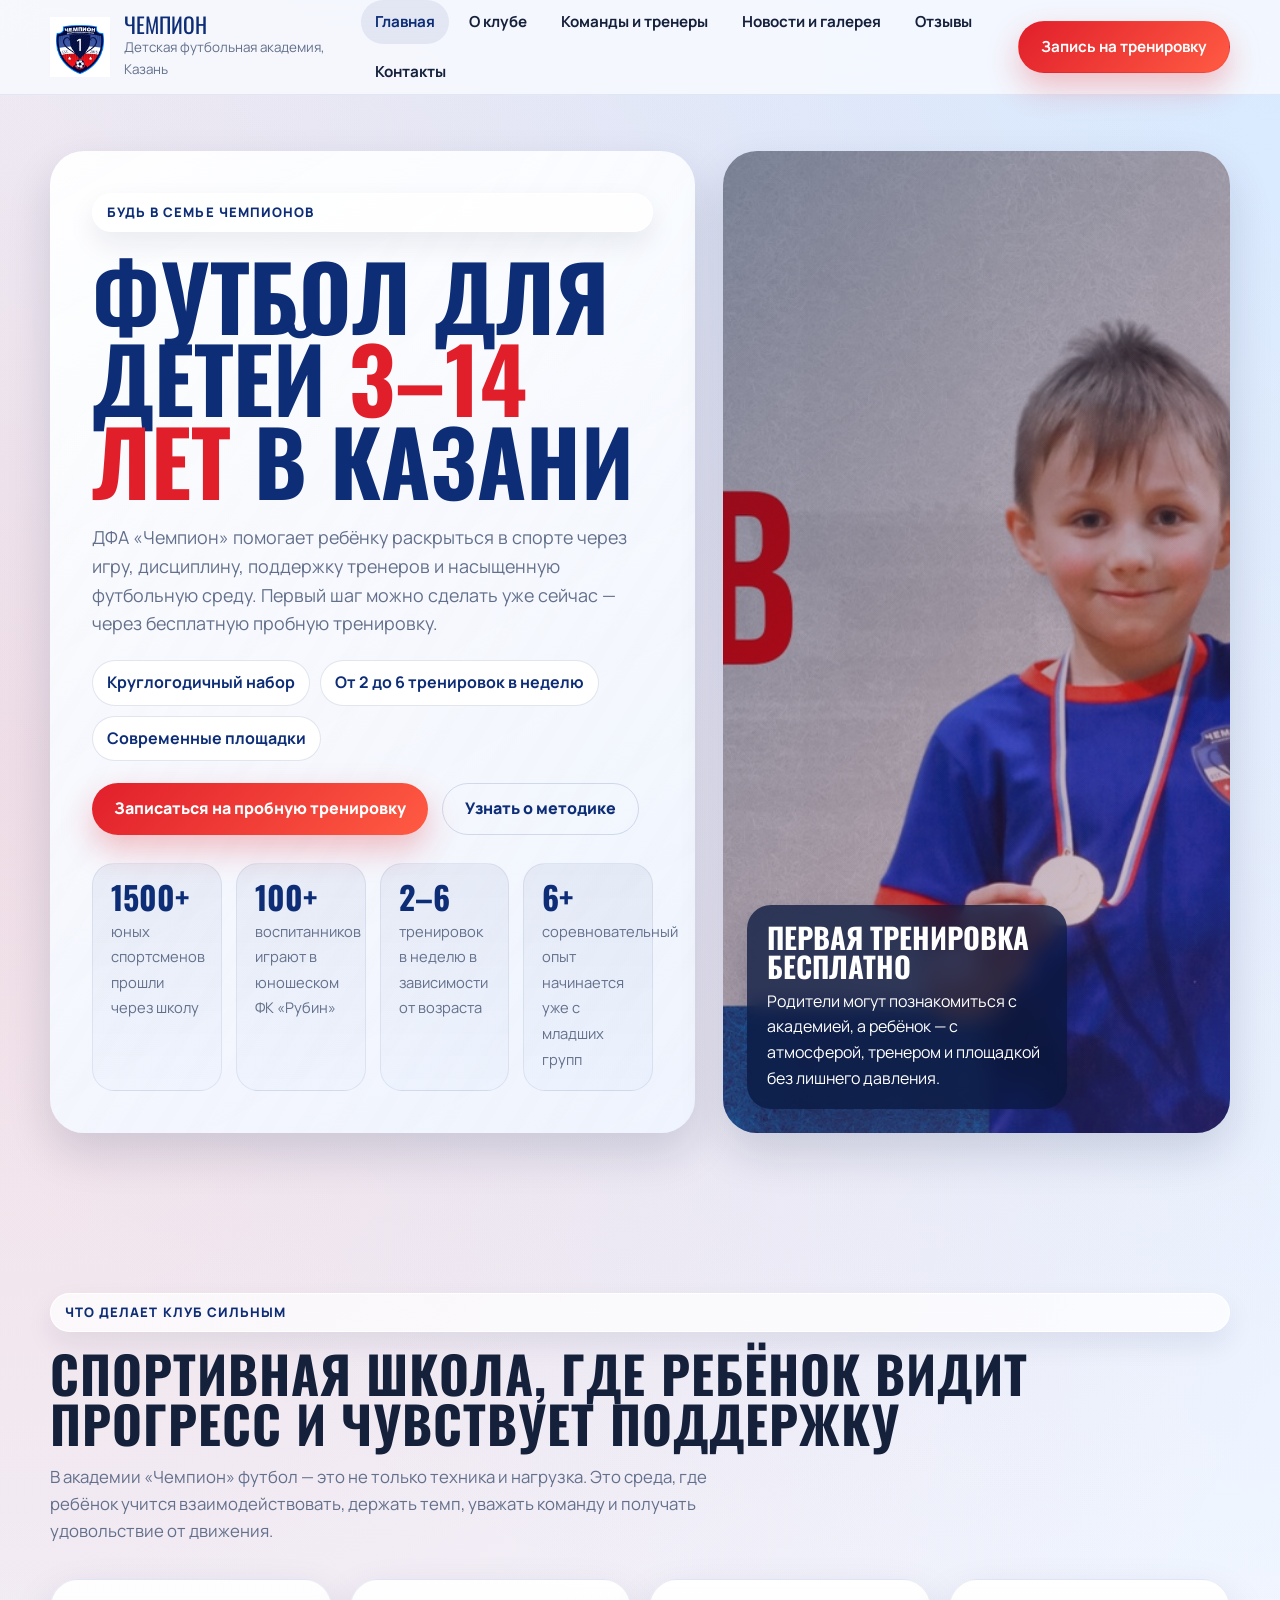
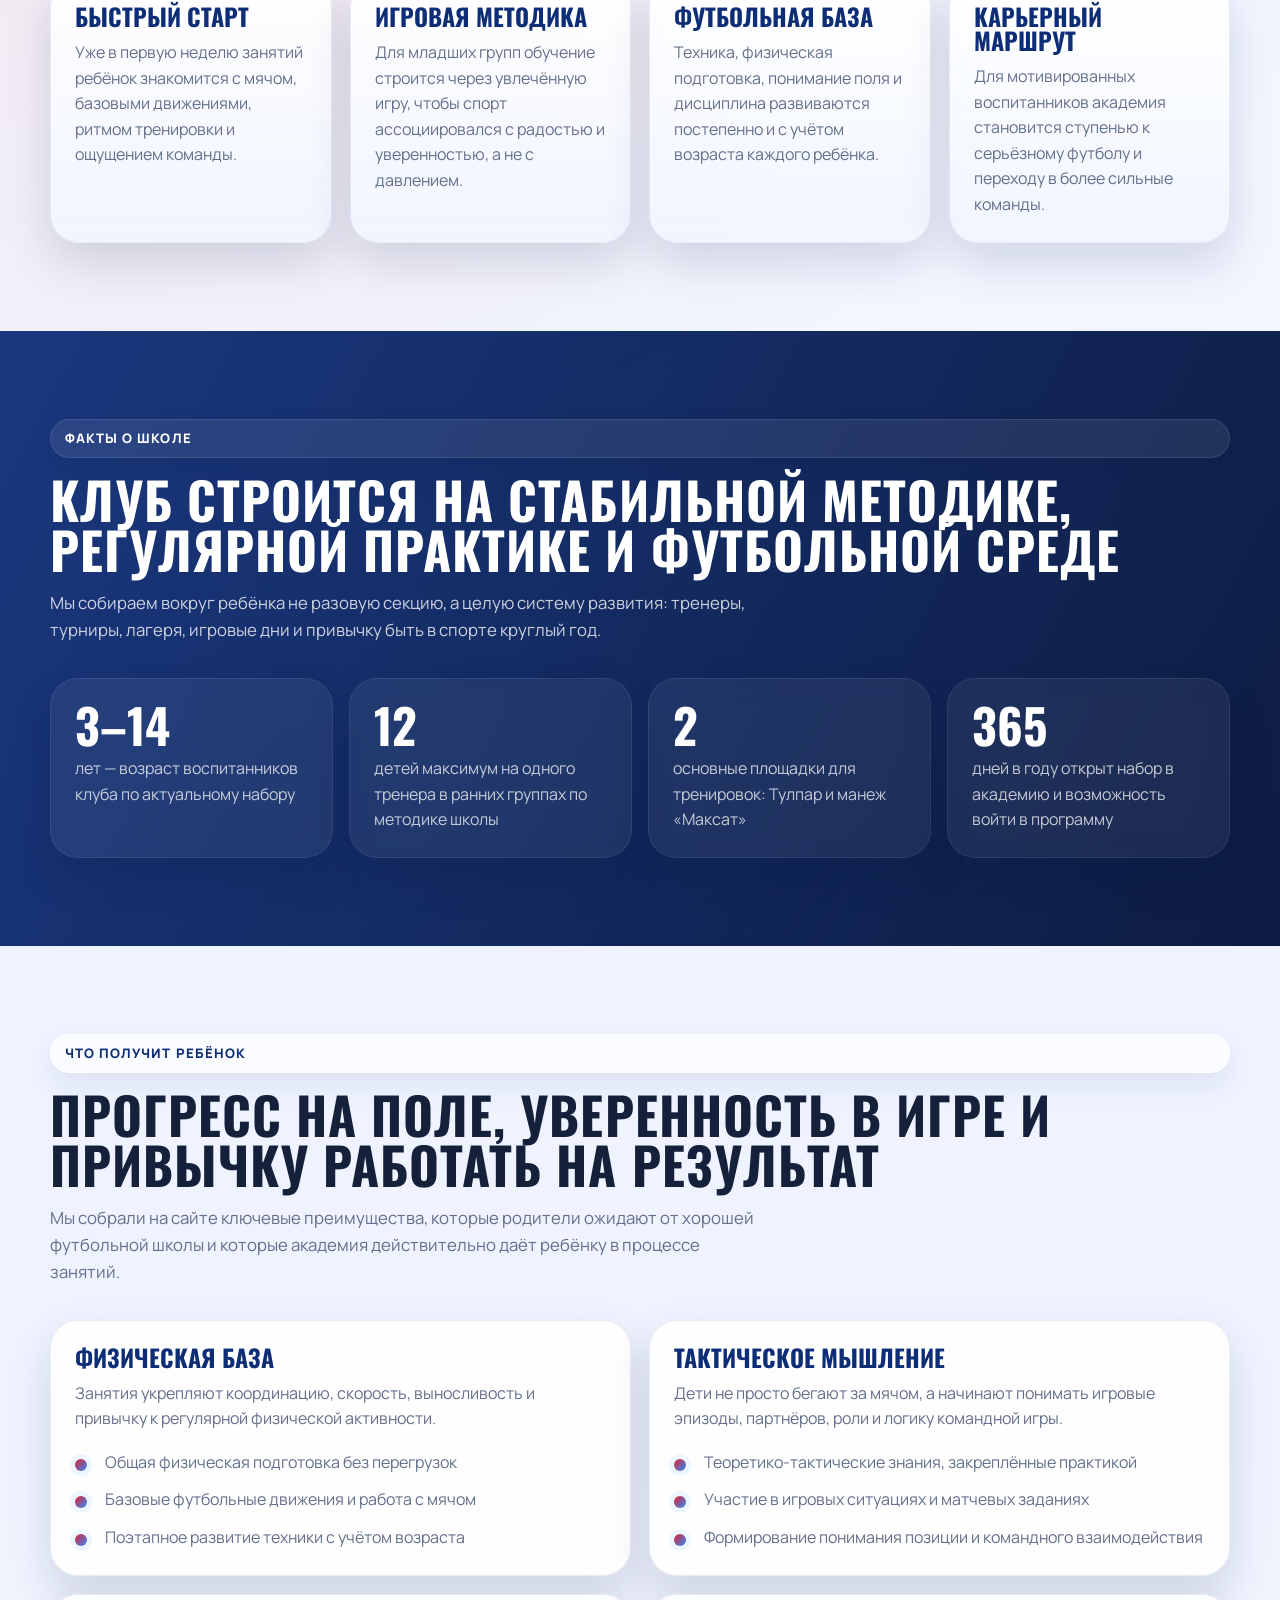
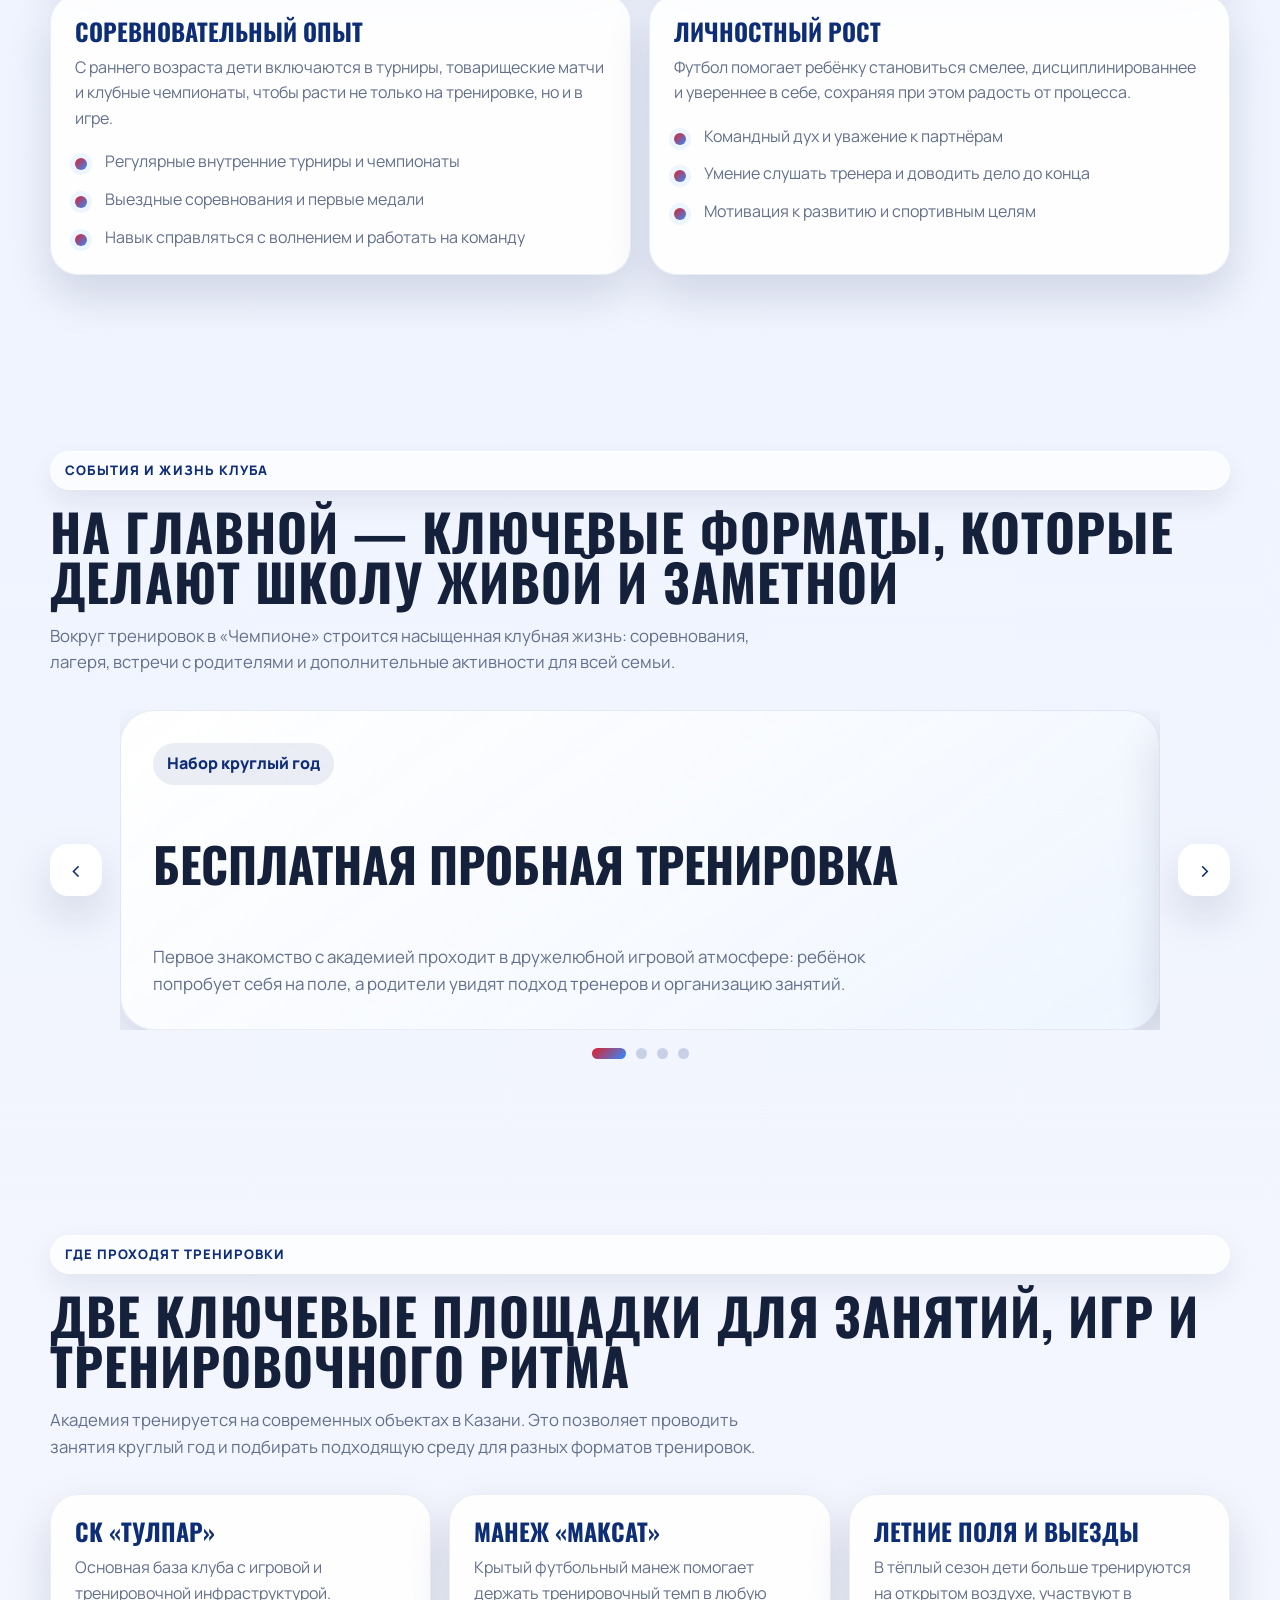
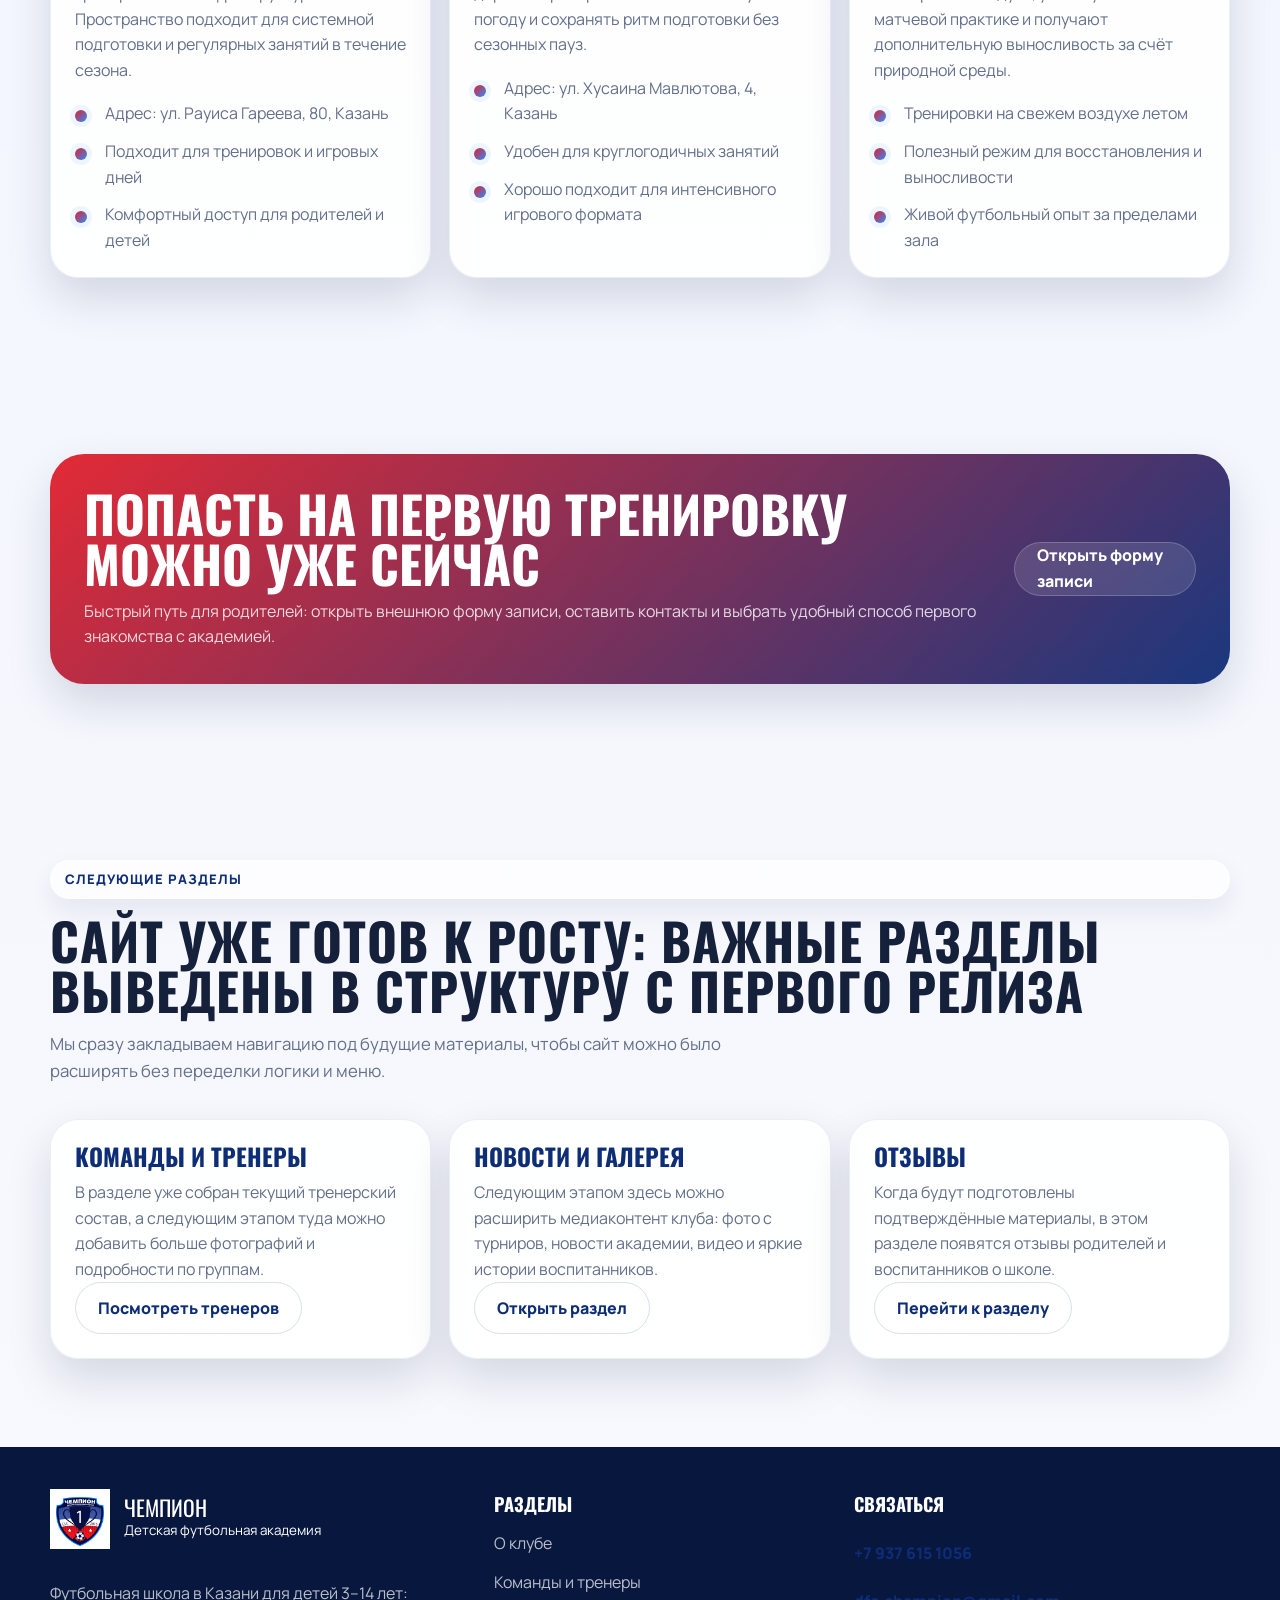
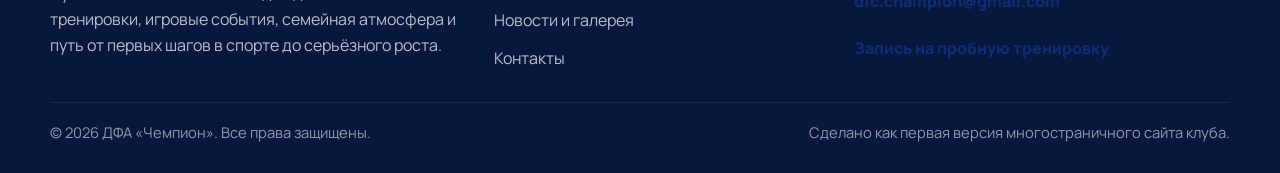
==== commit d340fa89: "добавили тренеров" ====
--- a/index.html
+++ b/index.html
@@ -1,478 +1,411 @@
 <!doctype html>
 <html lang="ru">
-  <head>
+
+<head>
     <meta charset="UTF-8" />
     <meta name="viewport" content="width=device-width, initial-scale=1.0" />
     <title>ДФА «Чемпион» | Футбольная школа для детей 3–14 лет в Казани</title>
-    <meta
-      name="description"
-      content="Детская футбольная академия «Чемпион» в Казани: набор детей 3–14 лет, бесплатная пробная тренировка, современные площадки и развитие юных футболистов."
-    />
+    <meta name="description" content="Детская футбольная академия «Чемпион» в Казани: набор детей 3–14 лет, бесплатная пробная тренировка, современные площадки и развитие юных футболистов." />
     <link rel="preconnect" href="https://fonts.googleapis.com" />
     <link rel="preconnect" href="https://fonts.gstatic.com" crossorigin />
-    <link
-      href="https://fonts.googleapis.com/css2?family=Manrope:wght@400;500;700;800&amp;family=Oswald:wght@400;500;700&amp;display=swap"
-      rel="stylesheet"
-    />
+    <link href="https://fonts.googleapis.com/css2?family=Manrope:wght@400;500;700;800&amp;family=Oswald:wght@400;500;700&amp;display=swap" rel="stylesheet" />
     <link rel="stylesheet" href="styles.css" />
     <script src="script.js" defer></script>
-  </head>
-  <body data-page="home">
+</head>
+
+<body data-page="home">
     <a class="skip-link" href="#content">Перейти к содержимому</a>
 
     <header class="site-header">
-      <div class="container header-inner">
-        <a class="brand" href="index.html" aria-label="ДФА Чемпион">
-          <img src="logo.jpg" alt="Логотип футбольной академии Чемпион" />
-          <span class="brand-copy">
+        <div class="container header-inner">
+            <a class="brand" href="index.html" aria-label="ДФА Чемпион">
+                <img src="logo.jpg" alt="Логотип футбольной академии Чемпион" />
+                <span class="brand-copy">
             <span class="brand-title">Чемпион</span>
-            <span class="brand-subtitle">Детская футбольная академия, Казань</span>
-          </span>
-        </a>
-
-        <button
-          class="nav-toggle"
-          type="button"
-          aria-label="Открыть меню"
-          aria-expanded="false"
-          data-nav-toggle
-        >
+                <span class="brand-subtitle">Детская футбольная академия, Казань</span>
+                </span>
+            </a>
+
+            <button class="nav-toggle" type="button" aria-label="Открыть меню" aria-expanded="false" data-nav-toggle>
           <span></span>
         </button>
 
-        <nav class="site-nav" aria-label="Основная навигация" data-site-nav>
-          <ul>
-            <li><a href="index.html" data-nav-link="home">Главная</a></li>
-            <li><a href="about.html" data-nav-link="about">О клубе</a></li>
-            <li><a href="teams.html" data-nav-link="teams">Команды и тренеры</a></li>
-            <li><a href="schedule.html" data-nav-link="schedule">Расписание и матчи</a></li>
-            <li><a href="news.html" data-nav-link="news">Новости и галерея</a></li>
-            <li><a href="reviews.html" data-nav-link="reviews">Отзывы</a></li>
-            <li><a href="contacts.html" data-nav-link="contacts">Контакты</a></li>
-          </ul>
-          <a
-            class="btn btn-primary"
-            href="https://vk.com/app5619682_-95236534?ref=group_menu"
-            target="_blank"
-            rel="noreferrer"
-          >
+            <nav class="site-nav" aria-label="Основная навигация" data-site-nav>
+                <ul>
+                    <li><a href="index.html" data-nav-link="home">Главная</a></li>
+                    <li><a href="about.html" data-nav-link="about">О клубе</a></li>
+                    <li><a href="teams.html" data-nav-link="teams">Команды и тренеры</a></li>
+                    <li><a href="news.html" data-nav-link="news">Новости и галерея</a></li>
+                    <li><a href="reviews.html" data-nav-link="reviews">Отзывы</a></li>
+                    <li><a href="contacts.html" data-nav-link="contacts">Контакты</a></li>
+                </ul>
+                <a class="btn btn-primary nav-cta" href="https://vk.com/app5619682_-95236534?ref=group_menu" target="_blank" rel="noreferrer">
             Запись на тренировку
           </a>
-        </nav>
-      </div>
+            </nav>
+        </div>
     </header>
 
     <main id="content">
-      <section class="hero">
-        <div class="container hero-grid">
-          <div class="hero-card reveal">
-            <div class="hero-copy">
-              <span class="eyebrow">Будь в семье чемпионов</span>
-              <h1 class="hero-title">
-                Футбол для детей <span>3–14 лет</span> в Казани
-              </h1>
-              <p class="hero-text">
-                ДФА «Чемпион» помогает ребёнку раскрыться в спорте через игру, дисциплину,
-                поддержку тренеров и насыщенную футбольную среду. Первый шаг можно сделать
-                уже сейчас — через бесплатную пробную тренировку.
-              </p>
-              <div class="hero-points" aria-label="Преимущества">
-                <span>Круглогодичный набор</span>
-                <span>От 2 до 6 тренировок в неделю</span>
-                <span>Современные площадки</span>
-              </div>
-              <div class="hero-actions">
-                <a
-                  class="btn btn-primary"
-                  href="https://vk.com/app5619682_-95236534?ref=group_menu"
-                  target="_blank"
-                  rel="noreferrer"
-                >
+        <section class="hero">
+            <div class="container hero-grid">
+                <div class="hero-card reveal">
+                    <div class="hero-copy">
+                        <span class="eyebrow">Будь в семье чемпионов</span>
+                        <h1 class="hero-title">
+                            Футбол для детей <span>3–14 лет</span> в Казани
+                        </h1>
+                        <p class="hero-text">
+                            ДФА «Чемпион» помогает ребёнку раскрыться в спорте через игру, дисциплину, поддержку тренеров и насыщенную футбольную среду. Первый шаг можно сделать уже сейчас — через бесплатную пробную тренировку.
+                        </p>
+                        <div class="hero-points" aria-label="Преимущества">
+                            <span>Круглогодичный набор</span>
+                            <span>От 2 до 6 тренировок в неделю</span>
+                            <span>Современные площадки</span>
+                        </div>
+                        <div class="hero-actions">
+                            <a class="btn btn-primary" href="https://vk.com/app5619682_-95236534?ref=group_menu" target="_blank" rel="noreferrer">
                   Записаться на пробную тренировку
                 </a>
-                <a class="btn btn-ghost" href="about.html">Узнать о методике</a>
-              </div>
-            </div>
-
-            <div class="hero-stats" aria-label="Ключевые факты о клубе">
-              <article class="hero-stat">
-                <strong>1500+</strong>
-                <span>юных спортсменов прошли через школу</span>
-              </article>
-              <article class="hero-stat">
-                <strong>100+</strong>
-                <span>воспитанников играют в юношеском ФК «Рубин»</span>
-              </article>
-              <article class="hero-stat">
-                <strong>2–6</strong>
-                <span>тренировок в неделю в зависимости от возраста</span>
-              </article>
-              <article class="hero-stat">
-                <strong>6+</strong>
-                <span>соревновательный опыт начинается уже с младших групп</span>
-              </article>
-            </div>
-          </div>
-
-          <div class="hero-media reveal">
-            <img
-              src="banner.jpg"
-              alt="Дети из футбольной академии Чемпион с медалями на баннере клуба"
-            />
-            <div class="hero-badge">
-              <strong>Первая тренировка бесплатно</strong>
-              <span>
+                            <a class="btn btn-ghost" href="about.html">Узнать о методике</a>
+                        </div>
+                    </div>
+
+                    <div class="hero-stats" aria-label="Ключевые факты о клубе">
+                        <article class="hero-stat">
+                            <strong>1500+</strong>
+                            <span>юных спортсменов прошли через школу</span>
+                        </article>
+                        <article class="hero-stat">
+                            <strong>100+</strong>
+                            <span>воспитанников играют в юношеском ФК «Рубин»</span>
+                        </article>
+                        <article class="hero-stat">
+                            <strong>2–6</strong>
+                            <span>тренировок в неделю в зависимости от возраста</span>
+                        </article>
+                        <article class="hero-stat">
+                            <strong>6+</strong>
+                            <span>соревновательный опыт начинается уже с младших групп</span>
+                        </article>
+                    </div>
+                </div>
+
+                <div class="hero-media reveal">
+                    <img src="banner.jpg" alt="Дети из футбольной академии Чемпион с медалями на баннере клуба" />
+                    <div class="hero-badge">
+                        <strong>Первая тренировка бесплатно</strong>
+                        <span>
                 Родители могут познакомиться с академией, а ребёнок — с атмосферой, тренером
                 и площадкой без лишнего давления.
               </span>
-            </div>
-          </div>
-        </div>
-      </section>
-
-      <section class="section">
-        <div class="container">
-          <div class="section-heading reveal">
-            <span class="eyebrow">Что делает клуб сильным</span>
-            <h2>Спортивная школа, где ребёнок видит прогресс и чувствует поддержку</h2>
-            <p>
-              В академии «Чемпион» футбол — это не только техника и нагрузка. Это среда, где
-              ребёнок учится взаимодействовать, держать темп, уважать команду и получать
-              удовольствие от движения.
-            </p>
-          </div>
-
-          <div class="card-grid">
-            <article class="info-card reveal">
-              <strong>Быстрый старт</strong>
-              <p>
-                Уже в первую неделю занятий ребёнок знакомится с мячом, базовыми движениями,
-                ритмом тренировки и ощущением команды.
-              </p>
-            </article>
-            <article class="info-card reveal">
-              <strong>Игровая методика</strong>
-              <p>
-                Для младших групп обучение строится через увлечённую игру, чтобы спорт
-                ассоциировался с радостью и уверенностью, а не с давлением.
-              </p>
-            </article>
-            <article class="info-card reveal">
-              <strong>Футбольная база</strong>
-              <p>
-                Техника, физическая подготовка, понимание поля и дисциплина развиваются
-                постепенно и с учётом возраста каждого ребёнка.
-              </p>
-            </article>
-            <article class="info-card reveal">
-              <strong>Карьерный маршрут</strong>
-              <p>
-                Для мотивированных воспитанников академия становится ступенью к серьёзному
-                футболу и переходу в более сильные команды.
-              </p>
-            </article>
-          </div>
-        </div>
-      </section>
-
-      <section class="section section-band">
-        <div class="container">
-          <div class="section-heading reveal">
-            <span class="eyebrow">Факты о школе</span>
-            <h2>Клуб строится на стабильной методике, регулярной практике и футбольной среде</h2>
-            <p>
-              Мы собираем вокруг ребёнка не разовую секцию, а целую систему развития: тренеры,
-              турниры, лагеря, игровые дни и привычку быть в спорте круглый год.
-            </p>
-          </div>
-
-          <div class="stats-band">
-            <article class="stat-card reveal">
-              <strong>3–14</strong>
-              <span>лет — возраст воспитанников клуба по актуальному набору</span>
-            </article>
-            <article class="stat-card reveal">
-              <strong>12</strong>
-              <span>детей максимум на одного тренера в ранних группах по методике школы</span>
-            </article>
-            <article class="stat-card reveal">
-              <strong>2</strong>
-              <span>основные площадки для тренировок: Тулпар и манеж «Максат»</span>
-            </article>
-            <article class="stat-card reveal">
-              <strong>365</strong>
-              <span>дней в году открыт набор в академию и возможность войти в программу</span>
-            </article>
-          </div>
-        </div>
-      </section>
-
-      <section class="section">
-        <div class="container">
-          <div class="section-heading reveal">
-            <span class="eyebrow">Что получит ребёнок</span>
-            <h2>Прогресс на поле, уверенность в игре и привычку работать на результат</h2>
-            <p>
-              Мы собрали на сайте ключевые преимущества, которые родители ожидают от хорошей
-              футбольной школы и которые академия действительно даёт ребёнку в процессе занятий.
-            </p>
-          </div>
-
-          <div class="benefits-grid">
-            <article class="benefit-card reveal">
-              <strong>Физическая база</strong>
-              <p>
-                Занятия укрепляют координацию, скорость, выносливость и привычку к регулярной
-                физической активности.
-              </p>
-              <ul class="feature-list">
-                <li>Общая физическая подготовка без перегрузок</li>
-                <li>Базовые футбольные движения и работа с мячом</li>
-                <li>Поэтапное развитие техники с учётом возраста</li>
-              </ul>
-            </article>
-
-            <article class="benefit-card reveal">
-              <strong>Тактическое мышление</strong>
-              <p>
-                Дети не просто бегают за мячом, а начинают понимать игровые эпизоды, партнёров,
-                роли и логику командной игры.
-              </p>
-              <ul class="feature-list">
-                <li>Теоретико-тактические знания, закреплённые практикой</li>
-                <li>Участие в игровых ситуациях и матчевых заданиях</li>
-                <li>Формирование понимания позиции и командного взаимодействия</li>
-              </ul>
-            </article>
-
-            <article class="benefit-card reveal">
-              <strong>Соревновательный опыт</strong>
-              <p>
-                С раннего возраста дети включаются в турниры, товарищеские матчи и клубные
-                чемпионаты, чтобы расти не только на тренировке, но и в игре.
-              </p>
-              <ul class="feature-list">
-                <li>Регулярные внутренние турниры и чемпионаты</li>
-                <li>Выездные соревнования и первые медали</li>
-                <li>Навык справляться с волнением и работать на команду</li>
-              </ul>
-            </article>
-
-            <article class="benefit-card reveal">
-              <strong>Личностный рост</strong>
-              <p>
-                Футбол помогает ребёнку становиться смелее, дисциплинированнее и увереннее в
-                себе, сохраняя при этом радость от процесса.
-              </p>
-              <ul class="feature-list">
-                <li>Командный дух и уважение к партнёрам</li>
-                <li>Умение слушать тренера и доводить дело до конца</li>
-                <li>Мотивация к развитию и спортивным целям</li>
-              </ul>
-            </article>
-          </div>
-        </div>
-      </section>
-
-      <section class="section">
-        <div class="container">
-          <div class="section-heading reveal">
-            <span class="eyebrow">События и жизнь клуба</span>
-            <h2>На главной — ключевые форматы, которые делают школу живой и заметной</h2>
-            <p>
-              Вокруг тренировок в «Чемпионе» строится насыщенная клубная жизнь: соревнования,
-              лагеря, встречи с родителями и дополнительные активности для всей семьи.
-            </p>
-          </div>
-
-          <div class="events-carousel reveal">
-            <div class="carousel-shell">
-              <button
-                class="carousel-control"
-                type="button"
-                aria-label="Предыдущий слайд"
-                data-carousel-prev
-              >
+                    </div>
+                </div>
+            </div>
+        </section>
+
+        <section class="section">
+            <div class="container">
+                <div class="section-heading reveal">
+                    <span class="eyebrow">Что делает клуб сильным</span>
+                    <h2>Спортивная школа, где ребёнок видит прогресс и чувствует поддержку</h2>
+                    <p>
+                        В академии «Чемпион» футбол — это не только техника и нагрузка. Это среда, где ребёнок учится взаимодействовать, держать темп, уважать команду и получать удовольствие от движения.
+                    </p>
+                </div>
+
+                <div class="card-grid">
+                    <article class="info-card reveal">
+                        <strong>Быстрый старт</strong>
+                        <p>
+                            Уже в первую неделю занятий ребёнок знакомится с мячом, базовыми движениями, ритмом тренировки и ощущением команды.
+                        </p>
+                    </article>
+                    <article class="info-card reveal">
+                        <strong>Игровая методика</strong>
+                        <p>
+                            Для младших групп обучение строится через увлечённую игру, чтобы спорт ассоциировался с радостью и уверенностью, а не с давлением.
+                        </p>
+                    </article>
+                    <article class="info-card reveal">
+                        <strong>Футбольная база</strong>
+                        <p>
+                            Техника, физическая подготовка, понимание поля и дисциплина развиваются постепенно и с учётом возраста каждого ребёнка.
+                        </p>
+                    </article>
+                    <article class="info-card reveal">
+                        <strong>Карьерный маршрут</strong>
+                        <p>
+                            Для мотивированных воспитанников академия становится ступенью к серьёзному футболу и переходу в более сильные команды.
+                        </p>
+                    </article>
+                </div>
+            </div>
+        </section>
+
+        <section class="section section-band">
+            <div class="container">
+                <div class="section-heading reveal">
+                    <span class="eyebrow">Факты о школе</span>
+                    <h2>Клуб строится на стабильной методике, регулярной практике и футбольной среде</h2>
+                    <p>
+                        Мы собираем вокруг ребёнка не разовую секцию, а целую систему развития: тренеры, турниры, лагеря, игровые дни и привычку быть в спорте круглый год.
+                    </p>
+                </div>
+
+                <div class="stats-band">
+                    <article class="stat-card reveal">
+                        <strong>3–14</strong>
+                        <span>лет — возраст воспитанников клуба по актуальному набору</span>
+                    </article>
+                    <article class="stat-card reveal">
+                        <strong>12</strong>
+                        <span>детей максимум на одного тренера в ранних группах по методике школы</span>
+                    </article>
+                    <article class="stat-card reveal">
+                        <strong>2</strong>
+                        <span>основные площадки для тренировок: Тулпар и манеж «Максат»</span>
+                    </article>
+                    <article class="stat-card reveal">
+                        <strong>365</strong>
+                        <span>дней в году открыт набор в академию и возможность войти в программу</span>
+                    </article>
+                </div>
+            </div>
+        </section>
+
+        <section class="section">
+            <div class="container">
+                <div class="section-heading reveal">
+                    <span class="eyebrow">Что получит ребёнок</span>
+                    <h2>Прогресс на поле, уверенность в игре и привычку работать на результат</h2>
+                    <p>
+                        Мы собрали на сайте ключевые преимущества, которые родители ожидают от хорошей футбольной школы и которые академия действительно даёт ребёнку в процессе занятий.
+                    </p>
+                </div>
+
+                <div class="benefits-grid">
+                    <article class="benefit-card reveal">
+                        <strong>Физическая база</strong>
+                        <p>
+                            Занятия укрепляют координацию, скорость, выносливость и привычку к регулярной физической активности.
+                        </p>
+                        <ul class="feature-list">
+                            <li>Общая физическая подготовка без перегрузок</li>
+                            <li>Базовые футбольные движения и работа с мячом</li>
+                            <li>Поэтапное развитие техники с учётом возраста</li>
+                        </ul>
+                    </article>
+
+                    <article class="benefit-card reveal">
+                        <strong>Тактическое мышление</strong>
+                        <p>
+                            Дети не просто бегают за мячом, а начинают понимать игровые эпизоды, партнёров, роли и логику командной игры.
+                        </p>
+                        <ul class="feature-list">
+                            <li>Теоретико-тактические знания, закреплённые практикой</li>
+                            <li>Участие в игровых ситуациях и матчевых заданиях</li>
+                            <li>Формирование понимания позиции и командного взаимодействия</li>
+                        </ul>
+                    </article>
+
+                    <article class="benefit-card reveal">
+                        <strong>Соревновательный опыт</strong>
+                        <p>
+                            С раннего возраста дети включаются в турниры, товарищеские матчи и клубные чемпионаты, чтобы расти не только на тренировке, но и в игре.
+                        </p>
+                        <ul class="feature-list">
+                            <li>Регулярные внутренние турниры и чемпионаты</li>
+                            <li>Выездные соревнования и первые медали</li>
+                            <li>Навык справляться с волнением и работать на команду</li>
+                        </ul>
+                    </article>
+
+                    <article class="benefit-card reveal">
+                        <strong>Личностный рост</strong>
+                        <p>
+                            Футбол помогает ребёнку становиться смелее, дисциплинированнее и увереннее в себе, сохраняя при этом радость от процесса.
+                        </p>
+                        <ul class="feature-list">
+                            <li>Командный дух и уважение к партнёрам</li>
+                            <li>Умение слушать тренера и доводить дело до конца</li>
+                            <li>Мотивация к развитию и спортивным целям</li>
+                        </ul>
+                    </article>
+                </div>
+            </div>
+        </section>
+
+        <section class="section">
+            <div class="container">
+                <div class="section-heading reveal">
+                    <span class="eyebrow">События и жизнь клуба</span>
+                    <h2>На главной — ключевые форматы, которые делают школу живой и заметной</h2>
+                    <p>
+                        Вокруг тренировок в «Чемпионе» строится насыщенная клубная жизнь: соревнования, лагеря, встречи с родителями и дополнительные активности для всей семьи.
+                    </p>
+                </div>
+
+                <div class="events-carousel reveal">
+                    <div class="carousel-shell">
+                        <button class="carousel-control" type="button" aria-label="Предыдущий слайд" data-carousel-prev>
                 ‹
               </button>
-              <div class="carousel-viewport" aria-live="polite">
-                <div class="carousel-track" data-carousel-track></div>
-              </div>
-              <button
-                class="carousel-control"
-                type="button"
-                aria-label="Следующий слайд"
-                data-carousel-next
-              >
+                        <div class="carousel-viewport" aria-live="polite">
+                            <div class="carousel-track" data-carousel-track></div>
+                        </div>
+                        <button class="carousel-control" type="button" aria-label="Следующий слайд" data-carousel-next>
                 ›
               </button>
-            </div>
-            <div class="carousel-dots" data-carousel-dots></div>
-          </div>
-        </div>
-      </section>
-
-      <section class="section">
-        <div class="container">
-          <div class="section-heading reveal">
-            <span class="eyebrow">Где проходят тренировки</span>
-            <h2>Две ключевые площадки для занятий, игр и тренировочного ритма</h2>
-            <p>
-              Академия тренируется на современных объектах в Казани. Это позволяет проводить
-              занятия круглый год и подбирать подходящую среду для разных форматов тренировок.
-            </p>
-          </div>
-
-          <div class="venues-grid">
-            <article class="venue-card reveal">
-              <strong>СК «Тулпар»</strong>
-              <p>
-                Основная база клуба с игровой и тренировочной инфраструктурой. Пространство
-                подходит для системной подготовки и регулярных занятий в течение сезона.
-              </p>
-              <ul class="detail-list">
-                <li>Адрес: ул. Рауиса Гареева, 80, Казань</li>
-                <li>Подходит для тренировок и игровых дней</li>
-                <li>Комфортный доступ для родителей и детей</li>
-              </ul>
-            </article>
-
-            <article class="venue-card reveal">
-              <strong>Манеж «Максат»</strong>
-              <p>
-                Крытый футбольный манеж помогает держать тренировочный темп в любую погоду и
-                сохранять ритм подготовки без сезонных пауз.
-              </p>
-              <ul class="detail-list">
-                <li>Адрес: ул. Хусаина Мавлютова, 4, Казань</li>
-                <li>Удобен для круглогодичных занятий</li>
-                <li>Хорошо подходит для интенсивного игрового формата</li>
-              </ul>
-            </article>
-
-            <article class="venue-card reveal">
-              <strong>Летние поля и выезды</strong>
-              <p>
-                В тёплый сезон дети больше тренируются на открытом воздухе, участвуют в
-                матчевой практике и получают дополнительную выносливость за счёт природной среды.
-              </p>
-              <ul class="detail-list">
-                <li>Тренировки на свежем воздухе летом</li>
-                <li>Полезный режим для восстановления и выносливости</li>
-                <li>Живой футбольный опыт за пределами зала</li>
-              </ul>
-            </article>
-          </div>
-        </div>
-      </section>
-
-      <section class="section">
-        <div class="container">
-          <div class="cta-box reveal">
-            <div>
-              <h3>Попасть на первую тренировку можно уже сейчас</h3>
-              <p>
-                Быстрый путь для родителей: открыть внешнюю форму записи, оставить контакты и
-                выбрать удобный способ первого знакомства с академией.
-              </p>
-            </div>
-            <a
-              class="btn btn-secondary"
-              href="https://vk.com/app5619682_-95236534?ref=group_menu"
-              target="_blank"
-              rel="noreferrer"
-            >
+                    </div>
+                    <div class="carousel-dots" data-carousel-dots></div>
+                </div>
+            </div>
+        </section>
+
+        <section class="section">
+            <div class="container">
+                <div class="section-heading reveal">
+                    <span class="eyebrow">Где проходят тренировки</span>
+                    <h2>Две ключевые площадки для занятий, игр и тренировочного ритма</h2>
+                    <p>
+                        Академия тренируется на современных объектах в Казани. Это позволяет проводить занятия круглый год и подбирать подходящую среду для разных форматов тренировок.
+                    </p>
+                </div>
+
+                <div class="venues-grid">
+                    <article class="venue-card reveal">
+                        <strong>СК «Тулпар»</strong>
+                        <p>
+                            Основная база клуба с игровой и тренировочной инфраструктурой. Пространство подходит для системной подготовки и регулярных занятий в течение сезона.
+                        </p>
+                        <ul class="detail-list">
+                            <li>Адрес: ул. Рауиса Гареева, 80, Казань</li>
+                            <li>Подходит для тренировок и игровых дней</li>
+                            <li>Комфортный доступ для родителей и детей</li>
+                        </ul>
+                    </article>
+
+                    <article class="venue-card reveal">
+                        <strong>Манеж «Максат»</strong>
+                        <p>
+                            Крытый футбольный манеж помогает держать тренировочный темп в любую погоду и сохранять ритм подготовки без сезонных пауз.
+                        </p>
+                        <ul class="detail-list">
+                            <li>Адрес: ул. Хусаина Мавлютова, 4, Казань</li>
+                            <li>Удобен для круглогодичных занятий</li>
+                            <li>Хорошо подходит для интенсивного игрового формата</li>
+                        </ul>
+                    </article>
+
+                    <article class="venue-card reveal">
+                        <strong>Летние поля и выезды</strong>
+                        <p>
+                            В тёплый сезон дети больше тренируются на открытом воздухе, участвуют в матчевой практике и получают дополнительную выносливость за счёт природной среды.
+                        </p>
+                        <ul class="detail-list">
+                            <li>Тренировки на свежем воздухе летом</li>
+                            <li>Полезный режим для восстановления и выносливости</li>
+                            <li>Живой футбольный опыт за пределами зала</li>
+                        </ul>
+                    </article>
+                </div>
+            </div>
+        </section>
+
+        <section class="section">
+            <div class="container">
+                <div class="cta-box reveal">
+                    <div>
+                        <h3>Попасть на первую тренировку можно уже сейчас</h3>
+                        <p>
+                            Быстрый путь для родителей: открыть внешнюю форму записи, оставить контакты и выбрать удобный способ первого знакомства с академией.
+                        </p>
+                    </div>
+                    <a class="btn btn-secondary" href="https://vk.com/app5619682_-95236534?ref=group_menu" target="_blank" rel="noreferrer">
               Открыть форму записи
             </a>
-          </div>
-        </div>
-      </section>
-
-      <section class="section">
+                </div>
+            </div>
+        </section>
+
+        <section class="section">
+            <div class="container">
+                <div class="section-heading reveal">
+                    <span class="eyebrow">Следующие разделы</span>
+                    <h2>Сайт уже готов к росту: важные разделы выведены в структуру с первого релиза</h2>
+                    <p>
+                        Мы сразу закладываем навигацию под будущие материалы, чтобы сайт можно было расширять без переделки логики и меню.
+                    </p>
+                </div>
+
+                <div class="future-grid">
+                    <article class="future-card reveal">
+                        <strong>Команды и тренеры</strong>
+                        <p>
+                            В разделе уже собран текущий тренерский состав, а следующим этапом туда можно добавить больше фотографий и подробности по группам.
+                        </p>
+                        <a class="btn btn-ghost" href="teams.html">Посмотреть тренеров</a>
+                    </article>
+                    <article class="future-card reveal">
+                        <strong>Новости и галерея</strong>
+                        <p>
+                            Следующим этапом здесь можно расширить медиаконтент клуба: фото с турниров, новости академии, видео и яркие истории воспитанников.
+                        </p>
+                        <a class="btn btn-ghost" href="news.html">Открыть раздел</a>
+                    </article>
+                    <article class="future-card reveal">
+                        <strong>Отзывы</strong>
+                        <p>
+                            Когда будут подготовлены подтверждённые материалы, в этом разделе появятся отзывы родителей и воспитанников о школе.
+                        </p>
+                        <a class="btn btn-ghost" href="reviews.html">Перейти к разделу</a>
+                    </article>
+                </div>
+            </div>
+        </section>
+    </main>
+
+    <footer class="site-footer">
         <div class="container">
-          <div class="section-heading reveal">
-            <span class="eyebrow">Следующие разделы</span>
-            <h2>Сайт уже готов к росту: важные разделы выведены в структуру с первого релиза</h2>
-            <p>
-              Мы сразу закладываем навигацию под будущие материалы, чтобы сайт можно было
-              расширять без переделки логики и меню.
-            </p>
-          </div>
-
-          <div class="future-grid">
-            <article class="future-card reveal">
-              <strong>Команды и тренеры</strong>
-              <p>
-                Здесь появятся возрастные группы, составы, фотографии и подробности о тренерском
-                штабе академии.
-              </p>
-              <a class="btn btn-ghost" href="teams.html">Открыть раздел</a>
-            </article>
-            <article class="future-card reveal">
-              <strong>Расписание и матчи</strong>
-              <p>
-                На следующем этапе сюда добавим календарь, фильтры по группам, ближайшие игры и
-                матчевую ленту.
-              </p>
-              <a class="btn btn-ghost" href="schedule.html">Посмотреть каркас</a>
-            </article>
-            <article class="future-card reveal">
-              <strong>Новости, галерея и отзывы</strong>
-              <p>
-                Контент клуба будет постепенно расширяться фотографиями, отчётами, отзывами
-                родителей и яркими историями воспитанников.
-              </p>
-              <a class="btn btn-ghost" href="news.html">Перейти к анонсу</a>
-            </article>
-          </div>
-        </div>
-      </section>
-    </main>
-
-    <footer class="site-footer">
-      <div class="container">
-        <div class="footer-grid">
-          <div class="footer-brand">
-            <a class="brand" href="index.html">
-              <img src="logo.jpg" alt="Логотип футбольной академии Чемпион" />
-              <span class="brand-copy">
+            <div class="footer-grid">
+                <div class="footer-brand">
+                    <a class="brand" href="index.html">
+                        <img src="logo.jpg" alt="Логотип футбольной академии Чемпион" />
+                        <span class="brand-copy">
                 <span class="brand-title">Чемпион</span>
-                <span class="brand-subtitle">Детская футбольная академия</span>
-              </span>
-            </a>
-            <p>
-              Футбольная школа в Казани для детей 3–14 лет: тренировки, игровые события,
-              семейная атмосфера и путь от первых шагов в спорте до серьёзного роста.
-            </p>
-          </div>
-
-          <div class="footer-links">
-            <strong>Разделы</strong>
-            <a href="about.html">О клубе</a>
-            <a href="teams.html">Команды и тренеры</a>
-            <a href="schedule.html">Расписание и матчи</a>
-            <a href="contacts.html">Контакты</a>
-          </div>
-
-          <div class="footer-meta">
-            <strong>Связаться</strong>
-            <a href="tel:+79376151056">+7 937 615 1056</a>
-            <a href="mailto:dfc.champion@gmail.com">dfc.champion@gmail.com</a>
-            <a
-              href="https://vk.com/app5619682_-95236534?ref=group_menu"
-              target="_blank"
-              rel="noreferrer"
-            >
+                        <span class="brand-subtitle">Детская футбольная академия</span>
+                        </span>
+                    </a>
+                    <p>
+                        Футбольная школа в Казани для детей 3–14 лет: тренировки, игровые события, семейная атмосфера и путь от первых шагов в спорте до серьёзного роста.
+                    </p>
+                </div>
+
+                <div class="footer-links">
+                    <strong>Разделы</strong>
+                    <a href="about.html">О клубе</a>
+                    <a href="teams.html">Команды и тренеры</a>
+                    <a href="news.html">Новости и галерея</a>
+                    <a href="contacts.html">Контакты</a>
+                </div>
+
+                <div class="footer-meta">
+                    <strong>Связаться</strong>
+                    <a href="tel:+79376151056">+7 937 615 1056</a>
+                    <a href="mailto:dfc.champion@gmail.com">dfc.champion@gmail.com</a>
+                    <a href="https://vk.com/app5619682_-95236534?ref=group_menu" target="_blank" rel="noreferrer">
               Запись на пробную тренировку
             </a>
-          </div>
+                </div>
+            </div>
+
+            <div class="footer-bottom">
+                <span>© <span data-current-year></span> ДФА «Чемпион». Все права защищены.</span>
+                <span>Сделано как первая версия многостраничного сайта клуба.</span>
+            </div>
         </div>
-
-        <div class="footer-bottom">
-          <span>© <span data-current-year></span> ДФА «Чемпион». Все права защищены.</span>
-          <span>Сделано как первая версия многостраничного сайта клуба.</span>
-        </div>
-      </div>
     </footer>
-  </body>
+</body>
+
 </html>
--- a/styles.css
+++ b/styles.css
@@ -306,6 +306,22 @@
   color: var(--club-blue);
 }
 
+.site-nav .nav-cta {
+  min-height: 52px;
+  padding: 0 22px;
+  color: var(--club-white);
+  border: 1px solid rgba(225, 31, 43, 0.14);
+  box-shadow: 0 14px 32px rgba(225, 31, 43, 0.28);
+  white-space: nowrap;
+}
+
+.site-nav .nav-cta:hover,
+.site-nav .nav-cta.is-active {
+  background: linear-gradient(135deg, #ff2a37 0%, #ff7c50 100%);
+  color: var(--club-white);
+  box-shadow: 0 18px 36px rgba(225, 31, 43, 0.34);
+}
+
 .nav-toggle {
   display: none;
   width: 48px;
@@ -567,6 +583,7 @@
 .benefits-grid,
 .venues-grid,
 .future-grid,
+.trainers-grid,
 .contacts-grid,
 .method-grid,
 .ages-grid,
@@ -586,8 +603,117 @@
 
 .venues-grid,
 .future-grid,
+.trainers-grid,
 .timeline-grid {
   grid-template-columns: repeat(3, minmax(0, 1fr));
+}
+
+.trainer-card {
+  overflow: hidden;
+  padding: 0;
+  border-radius: var(--radius-lg);
+  background: rgba(255, 255, 255, 0.94);
+  border: 1px solid rgba(13, 45, 119, 0.08);
+  box-shadow: var(--club-shadow);
+}
+
+.trainer-media {
+  position: relative;
+  aspect-ratio: 1 / 1;
+  overflow: hidden;
+  background:
+    linear-gradient(145deg, rgba(13, 45, 119, 0.96), rgba(8, 23, 62, 0.94)),
+    repeating-linear-gradient(
+      -58deg,
+      rgba(255, 255, 255, 0.05) 0 12px,
+      rgba(255, 255, 255, 0) 12px 28px
+    );
+}
+
+.trainer-media img {
+  width: 100%;
+  height: 100%;
+  object-fit: cover;
+}
+
+.trainer-placeholder {
+  position: absolute;
+  inset: 0;
+  display: grid;
+  place-items: center;
+  padding: 24px;
+  text-align: center;
+  color: var(--club-white);
+}
+
+.trainer-placeholder strong {
+  display: inline-grid;
+  place-items: center;
+  width: 88px;
+  height: 88px;
+  margin-bottom: 12px;
+  border-radius: 50%;
+  border: 1px solid rgba(255, 255, 255, 0.18);
+  background: rgba(255, 255, 255, 0.08);
+  font-family: "Oswald", "Arial Narrow", sans-serif;
+  font-size: 2rem;
+  line-height: 1;
+  text-transform: uppercase;
+}
+
+.trainer-placeholder span {
+  display: block;
+  max-width: 220px;
+  color: rgba(255, 255, 255, 0.78);
+  font-size: 0.95rem;
+}
+
+.trainer-body {
+  padding: 24px;
+}
+
+.trainer-name {
+  margin: 0 0 10px;
+  font-family: "Oswald", "Arial Narrow", sans-serif;
+  font-size: 1.9rem;
+  line-height: 1;
+  text-transform: uppercase;
+  color: var(--club-blue);
+}
+
+.trainer-role {
+  margin: 0 0 16px;
+  color: var(--club-red-dark);
+  font-weight: 800;
+}
+
+.trainer-meta {
+  display: grid;
+  gap: 10px;
+  margin: 0;
+}
+
+.trainer-meta div {
+  display: flex;
+  flex-wrap: wrap;
+  gap: 8px;
+  color: var(--club-muted);
+}
+
+.trainer-meta dt {
+  margin: 0;
+  color: var(--club-blue);
+  font-weight: 800;
+}
+
+.trainer-meta dd {
+  margin: 0;
+}
+
+.trainer-note {
+  margin-top: 16px;
+  color: var(--club-muted);
+  font-size: 0.94rem;
 }
 
 .feature-list,
@@ -993,6 +1119,7 @@
 
   .venues-grid,
   .future-grid,
+  .trainers-grid,
   .timeline-grid {
     grid-template-columns: repeat(2, minmax(0, 1fr));
   }
@@ -1041,6 +1168,7 @@
   .benefits-grid,
   .venues-grid,
   .future-grid,
+  .trainers-grid,
   .contacts-grid,
   .method-grid,
   .ages-grid,
@@ -1086,6 +1214,7 @@
   .benefit-card,
   .venue-card,
   .future-card,
+  .trainer-body,
   .placeholder-card,
   .method-card,
   .age-card,
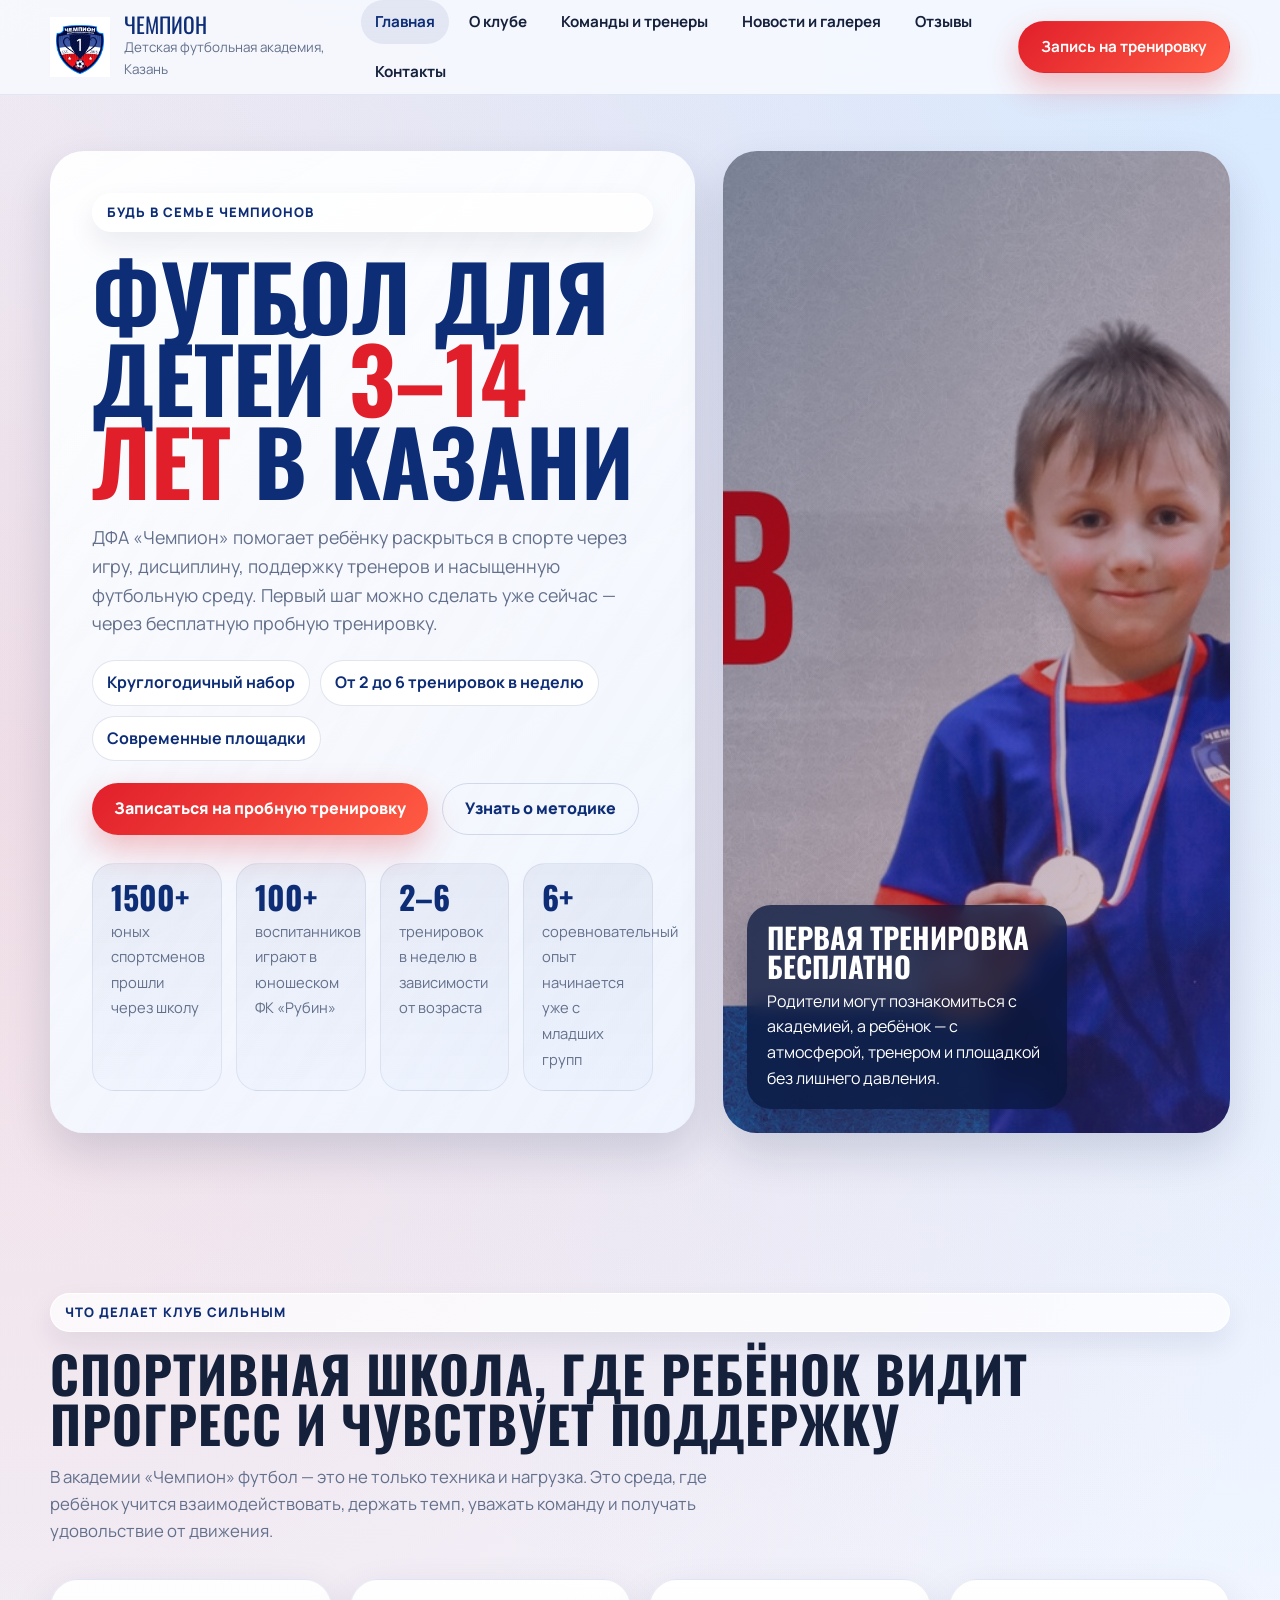
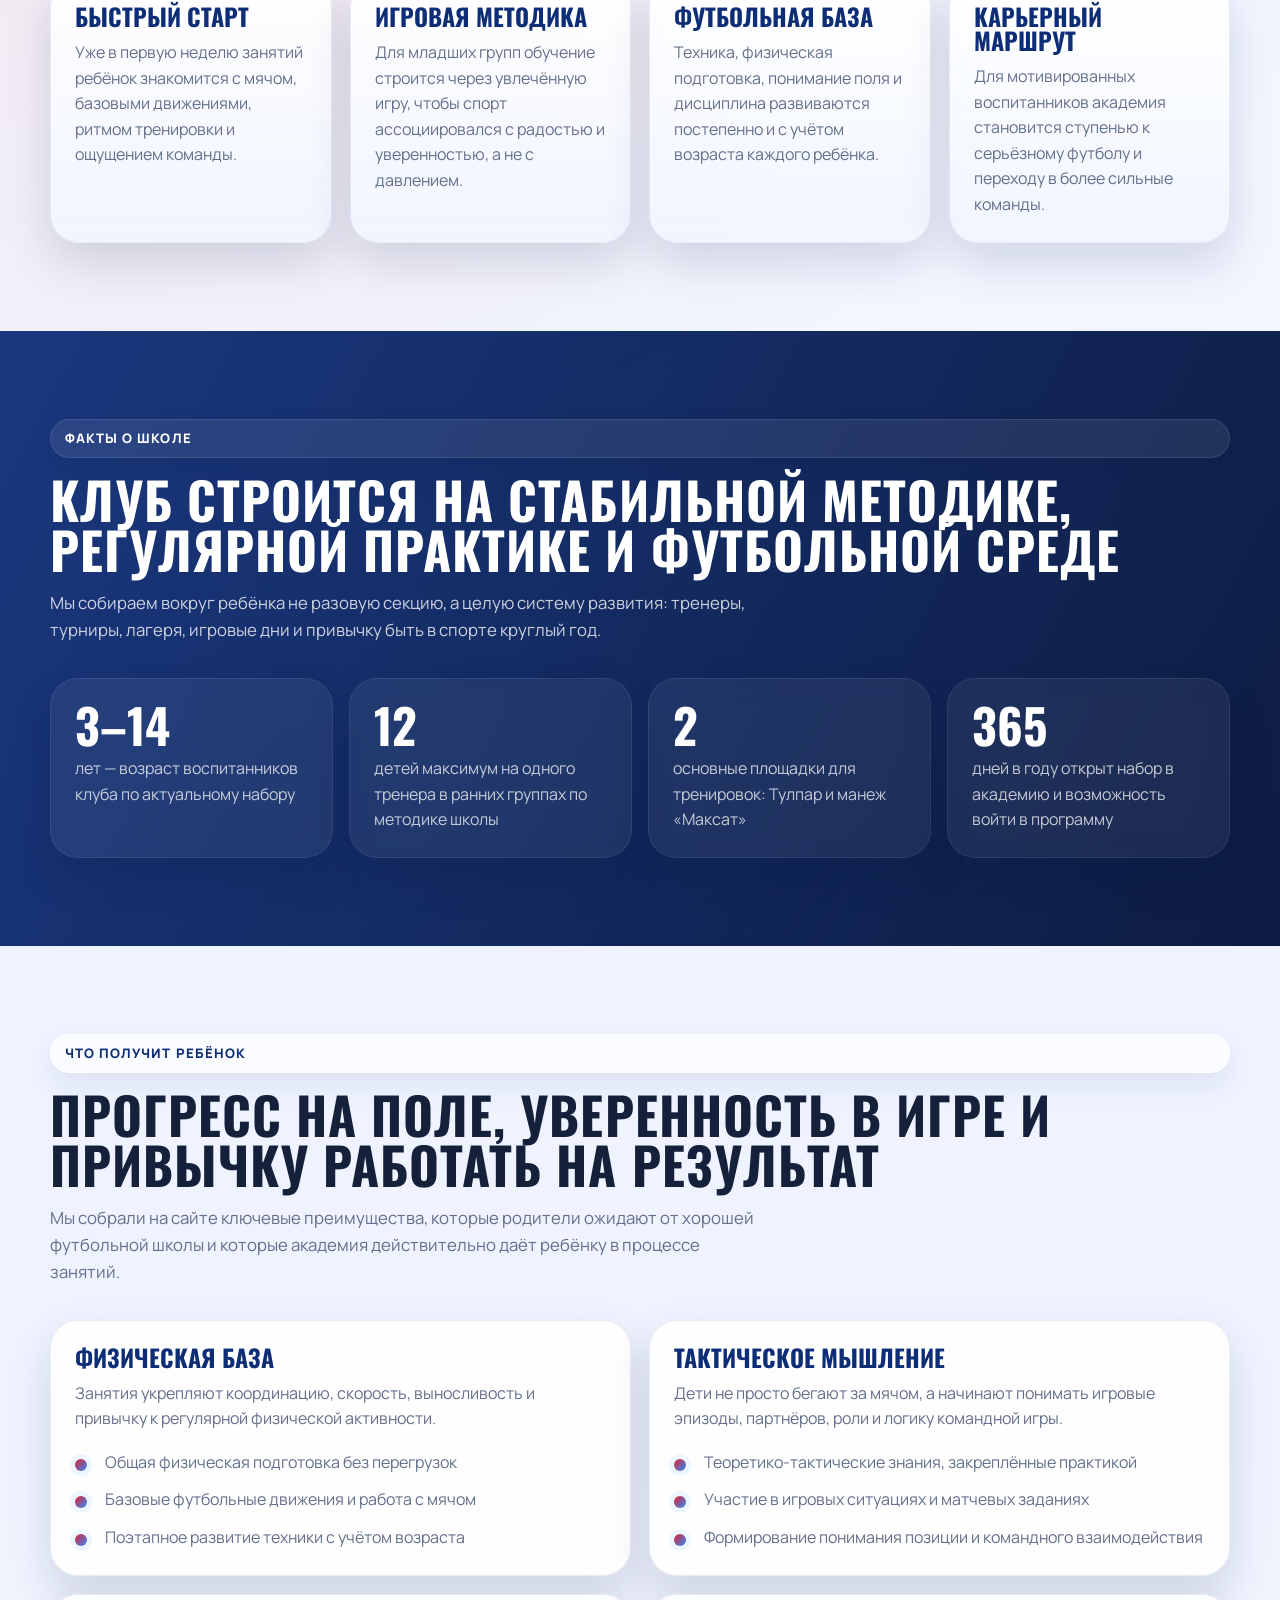
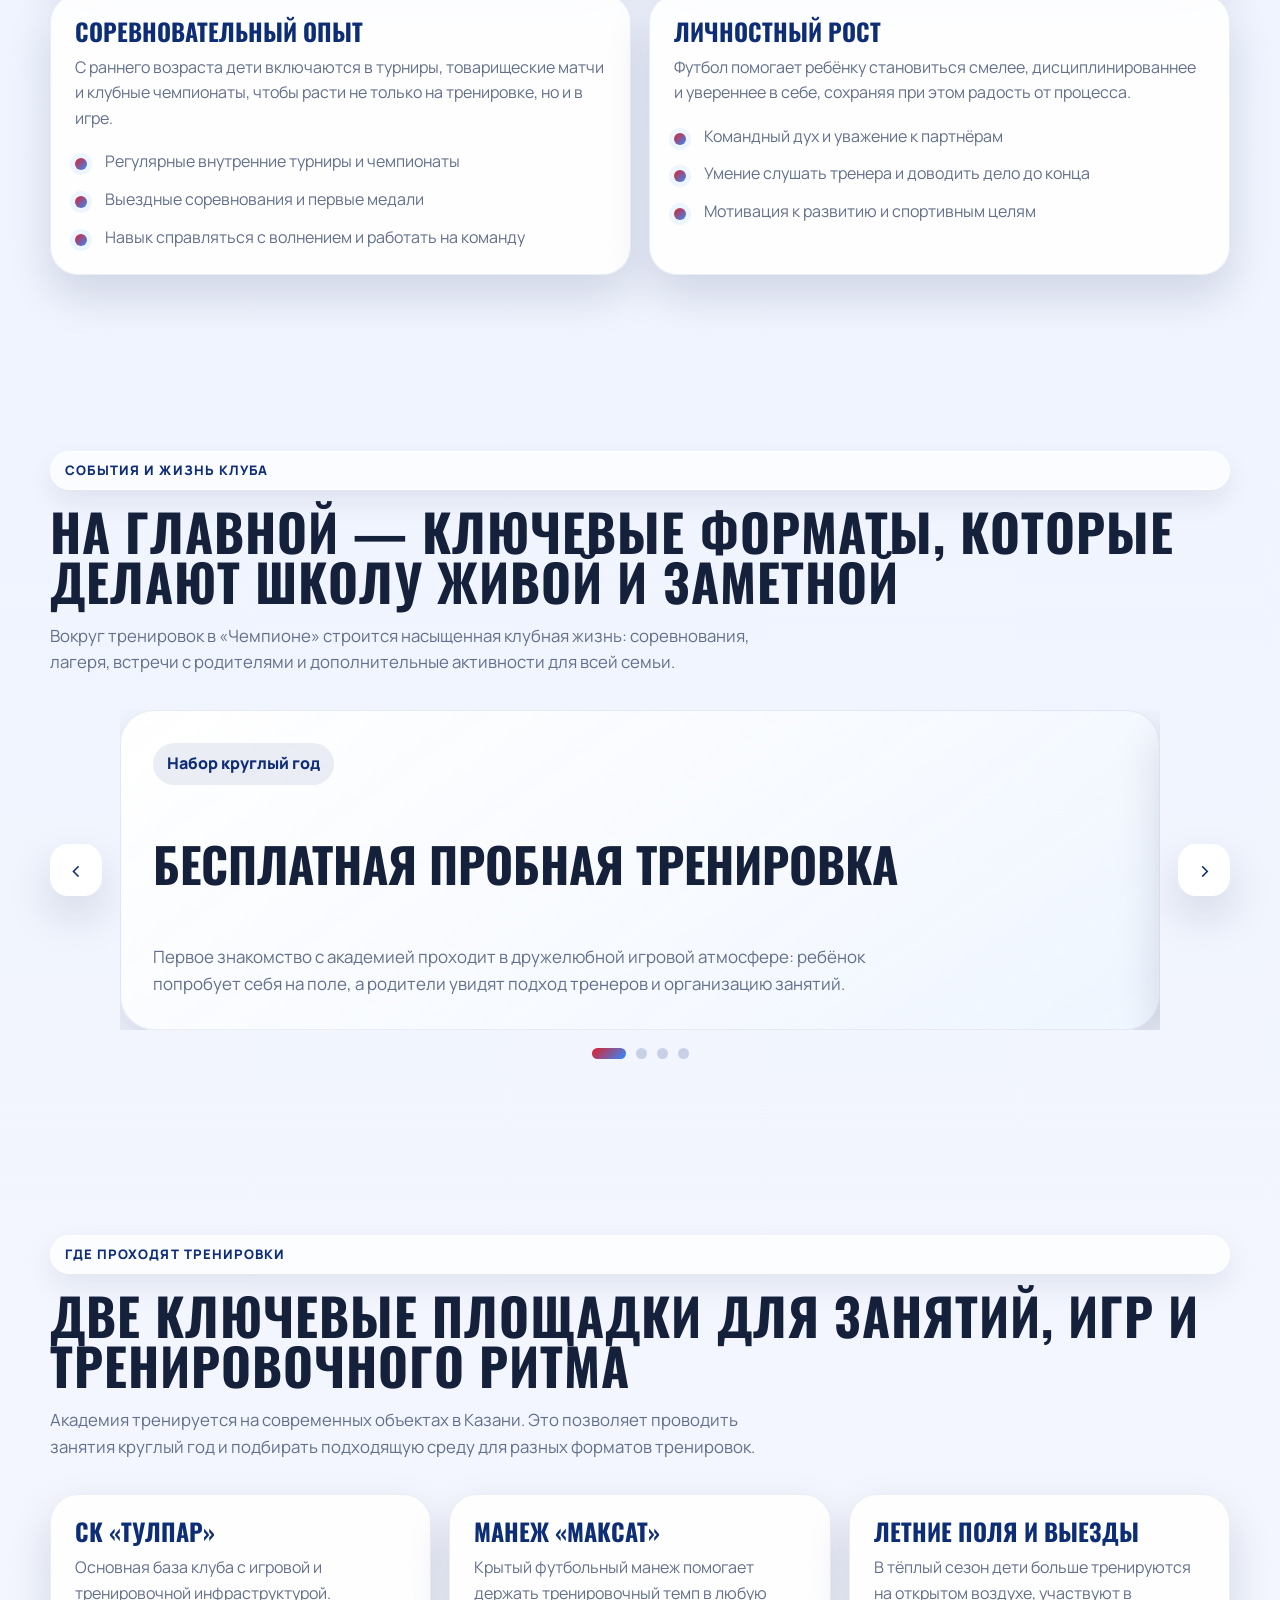
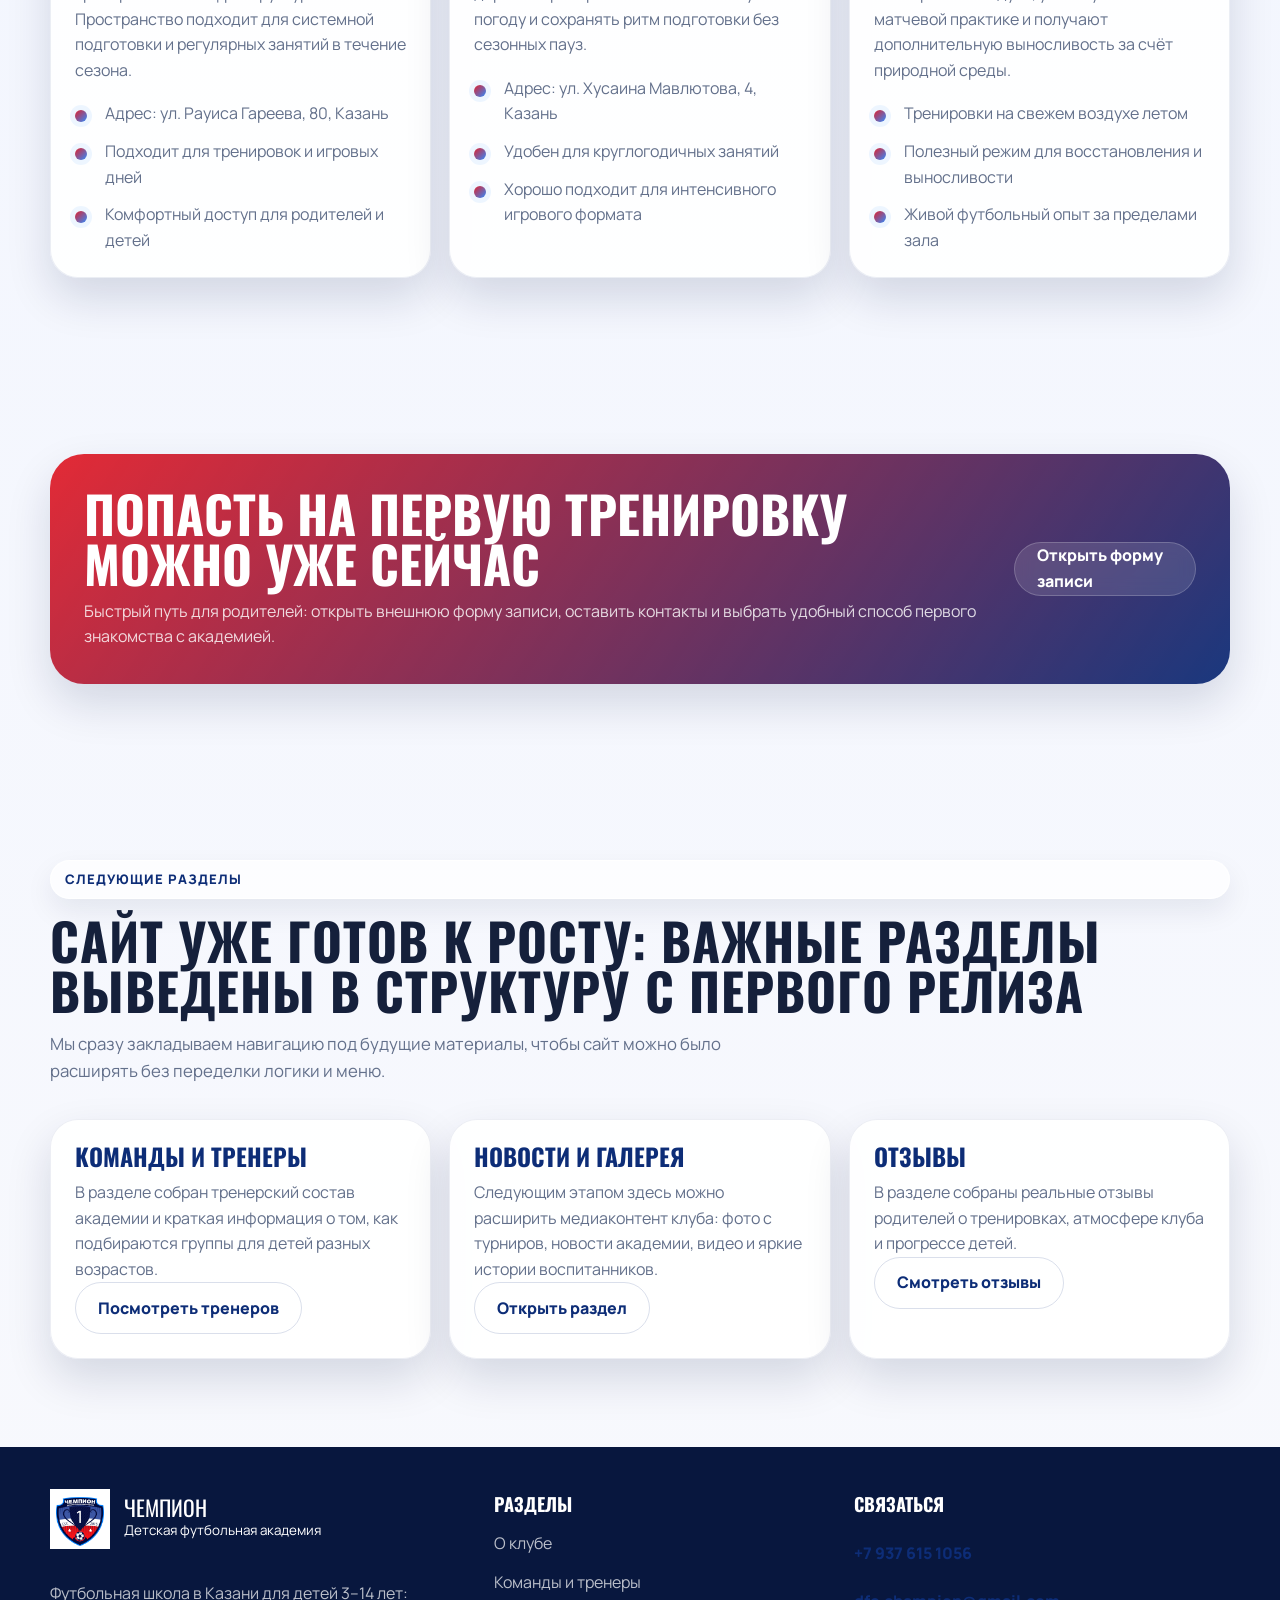
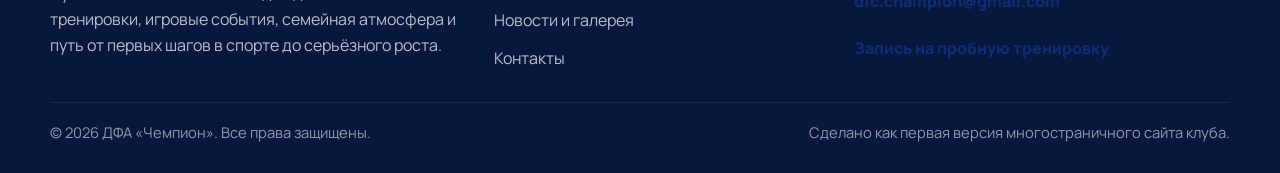
==== commit df25b402: "add revies" ====
--- a/index.html
+++ b/index.html
@@ -343,7 +343,7 @@
                     <article class="future-card reveal">
                         <strong>Команды и тренеры</strong>
                         <p>
-                            В разделе уже собран текущий тренерский состав, а следующим этапом туда можно добавить больше фотографий и подробности по группам.
+                            В разделе собран тренерский состав академии и краткая информация о том, как подбираются группы для детей разных возрастов.
                         </p>
                         <a class="btn btn-ghost" href="teams.html">Посмотреть тренеров</a>
                     </article>
@@ -357,9 +357,9 @@
                     <article class="future-card reveal">
                         <strong>Отзывы</strong>
                         <p>
-                            Когда будут подготовлены подтверждённые материалы, в этом разделе появятся отзывы родителей и воспитанников о школе.
-                        </p>
-                        <a class="btn btn-ghost" href="reviews.html">Перейти к разделу</a>
+                            В разделе собраны реальные отзывы родителей о тренировках, атмосфере клуба и прогрессе детей.
+                        </p>
+                        <a class="btn btn-ghost" href="reviews.html">Смотреть отзывы</a>
                     </article>
                 </div>
             </div>
--- a/styles.css
+++ b/styles.css
@@ -584,6 +584,7 @@
 .venues-grid,
 .future-grid,
 .trainers-grid,
+.reviews-grid,
 .contacts-grid,
 .method-grid,
 .ages-grid,
@@ -594,6 +595,7 @@
 }
 
 .benefits-grid,
+.reviews-grid,
 .contacts-grid,
 .method-grid,
 .ages-grid,
@@ -646,7 +648,20 @@
   color: var(--club-white);
 }
 
+.trainer-placeholder-logo {
+  position: absolute;
+  inset: 50% auto auto 50%;
+  width: 150px;
+  height: 150px;
+  object-fit: contain;
+  opacity: 0.12;
+  transform: translate(-50%, -50%);
+  filter: saturate(0) brightness(2.2);
+}
+
 .trainer-placeholder strong {
+  position: relative;
+  z-index: 1;
   display: inline-grid;
   place-items: center;
   width: 88px;
@@ -662,6 +677,8 @@
 }
 
 .trainer-placeholder span {
+  position: relative;
+  z-index: 1;
   display: block;
   max-width: 220px;
   color: rgba(255, 255, 255, 0.78);
@@ -714,6 +731,100 @@
   margin-top: 16px;
   color: var(--club-muted);
   font-size: 0.94rem;
+}
+
+.review-card {
+  position: relative;
+  display: grid;
+  gap: 18px;
+  padding: 24px;
+  overflow: hidden;
+  border-radius: var(--radius-lg);
+  background:
+    linear-gradient(180deg, rgba(255, 255, 255, 0.96), rgba(241, 246, 255, 0.93)),
+    repeating-linear-gradient(
+      -58deg,
+      rgba(13, 45, 119, 0.02) 0 12px,
+      rgba(13, 45, 119, 0) 12px 30px
+    );
+  border: 1px solid rgba(13, 45, 119, 0.08);
+  box-shadow: var(--club-shadow);
+}
+
+.review-card::before {
+  content: "";
+  position: absolute;
+  inset: 0 0 auto;
+  height: 5px;
+  background: linear-gradient(90deg, var(--club-red), #1ea35f);
+}
+
+.review-top {
+  display: flex;
+  align-items: flex-start;
+  justify-content: space-between;
+  gap: 16px;
+}
+
+.review-meta {
+  display: grid;
+  gap: 6px;
+}
+
+.review-author {
+  margin: 0;
+  font-family: "Oswald", "Arial Narrow", sans-serif;
+  font-size: 1.8rem;
+  line-height: 1;
+  text-transform: uppercase;
+  color: var(--club-blue);
+}
+
+.review-date {
+  margin: 0;
+  color: var(--club-red-dark);
+  font-weight: 800;
+  font-size: 0.95rem;
+}
+
+.review-text {
+  margin: 0;
+  color: var(--club-text);
+}
+
+.review-source {
+  display: inline-flex;
+  align-items: center;
+  gap: 8px;
+  width: fit-content;
+  padding: 8px 12px;
+  border-radius: 999px;
+  border: 1px solid rgba(30, 163, 95, 0.18);
+  background: rgba(30, 163, 95, 0.1);
+  color: #198b50;
+  font-weight: 800;
+  font-size: 0.82rem;
+  letter-spacing: 0.03em;
+  text-transform: uppercase;
+}
+
+.review-source svg {
+  width: 16px;
+  height: 16px;
+  flex: none;
+}
+
+.review-source-hero {
+  position: relative;
+  z-index: 1;
+  margin-top: 20px;
+  border-color: rgba(255, 255, 255, 0.18);
+  background: rgba(255, 255, 255, 0.12);
+  color: var(--club-white);
+}
+
+.review-source-hero svg {
+  color: #8de1ac;
 }
 
 .feature-list,
@@ -977,7 +1088,8 @@
 
 .legal-card h3,
 .contacts-panel h3,
-.placeholder-panel h3 {
+.placeholder-panel h3,
+.reviews-panel h3 {
   margin: 0 0 14px;
   font-family: "Oswald", "Arial Narrow", sans-serif;
   font-size: 2rem;
@@ -999,7 +1111,8 @@
 }
 
 .contacts-layout,
-.placeholder-layout {
+.placeholder-layout,
+.reviews-layout {
   display: grid;
   grid-template-columns: minmax(0, 1.3fr) minmax(300px, 0.7fr);
   gap: 20px;
@@ -1007,7 +1120,8 @@
 }
 
 .contacts-panel,
-.placeholder-panel {
+.placeholder-panel,
+.reviews-panel {
   padding: 28px;
   border-radius: 28px;
   background: rgba(255, 255, 255, 0.9);
@@ -1016,9 +1130,27 @@
 }
 
 .contacts-panel p,
-.placeholder-panel p {
+.placeholder-panel p,
+.reviews-panel p {
   margin: 0 0 18px;
   color: var(--club-muted);
+}
+
+.reviews-panel {
+  display: grid;
+  gap: 18px;
+}
+
+.reviews-panel p {
+  margin: 0;
+}
+
+.reviews-panel .check-list {
+  margin: 0;
+}
+
+.reviews-panel .btn + .btn {
+  margin-top: -8px;
 }
 
 .site-footer {
@@ -1103,6 +1235,7 @@
   .hero-grid,
   .contacts-layout,
   .placeholder-layout,
+  .reviews-layout,
   .footer-grid {
     grid-template-columns: 1fr;
   }
@@ -1120,6 +1253,7 @@
   .venues-grid,
   .future-grid,
   .trainers-grid,
+  .reviews-grid,
   .timeline-grid {
     grid-template-columns: repeat(2, minmax(0, 1fr));
   }
@@ -1169,6 +1303,7 @@
   .venues-grid,
   .future-grid,
   .trainers-grid,
+  .reviews-grid,
   .contacts-grid,
   .method-grid,
   .ages-grid,
@@ -1214,6 +1349,7 @@
   .benefit-card,
   .venue-card,
   .future-card,
+  .review-card,
   .trainer-body,
   .placeholder-card,
   .method-card,
@@ -1222,12 +1358,17 @@
   .timeline-card,
   .contacts-panel,
   .placeholder-panel,
+  .reviews-panel,
   .legal-card {
     padding: 22px;
   }
 
   .hero-card {
     gap: 22px;
+  }
+
+  .review-top {
+    flex-direction: column;
   }
 
   .hero-stats,
